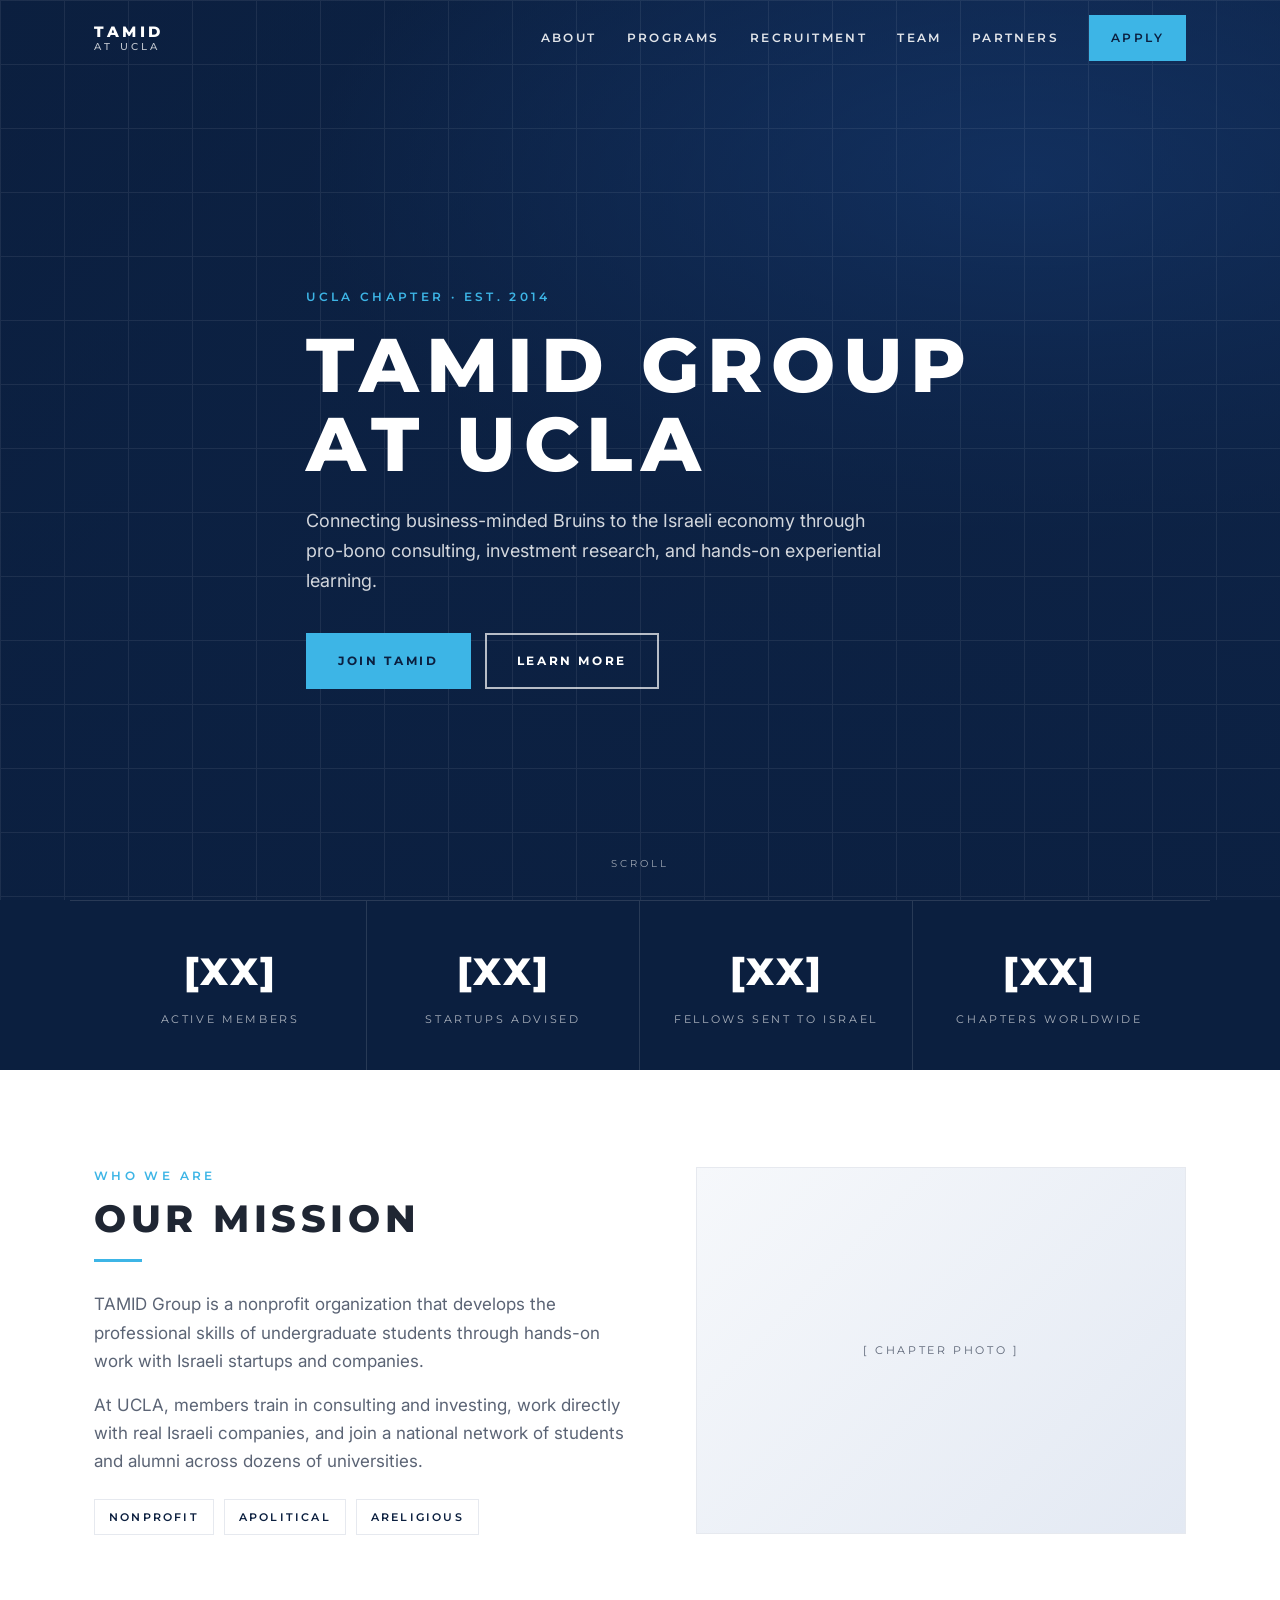
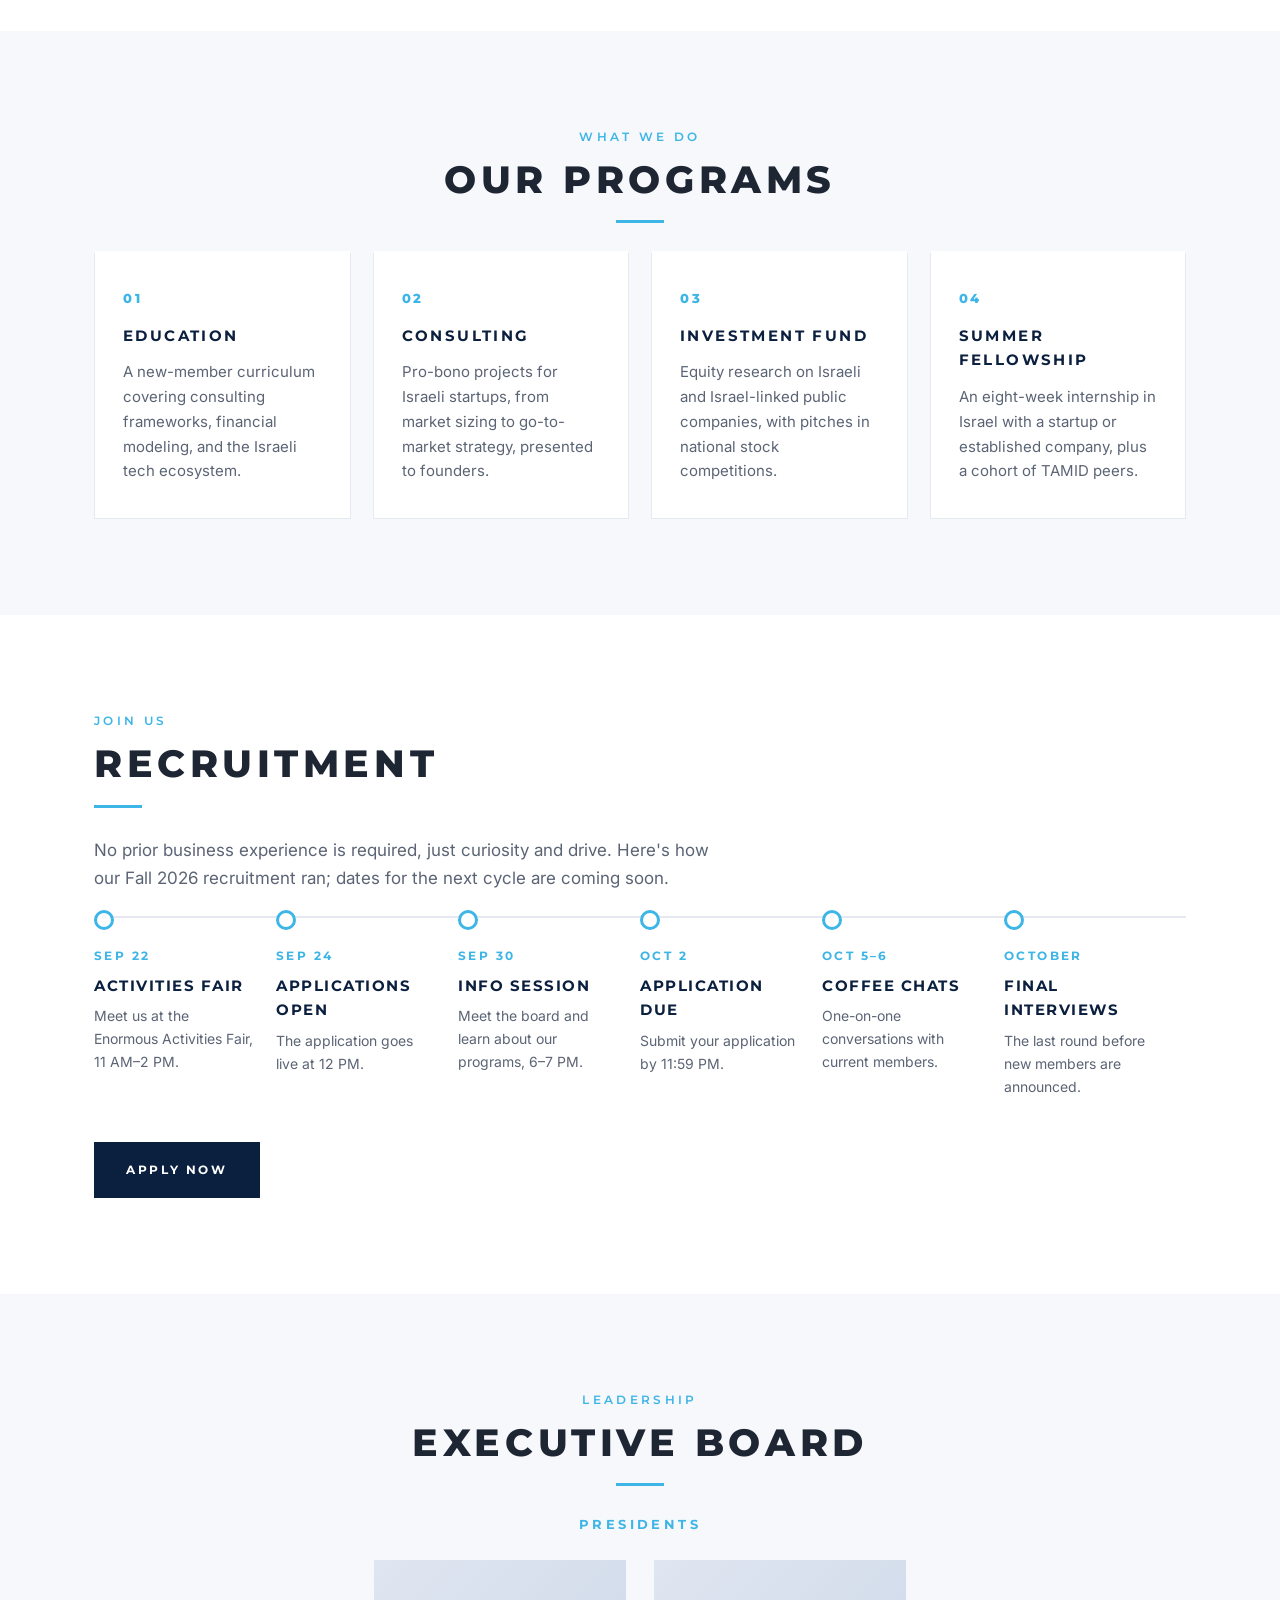
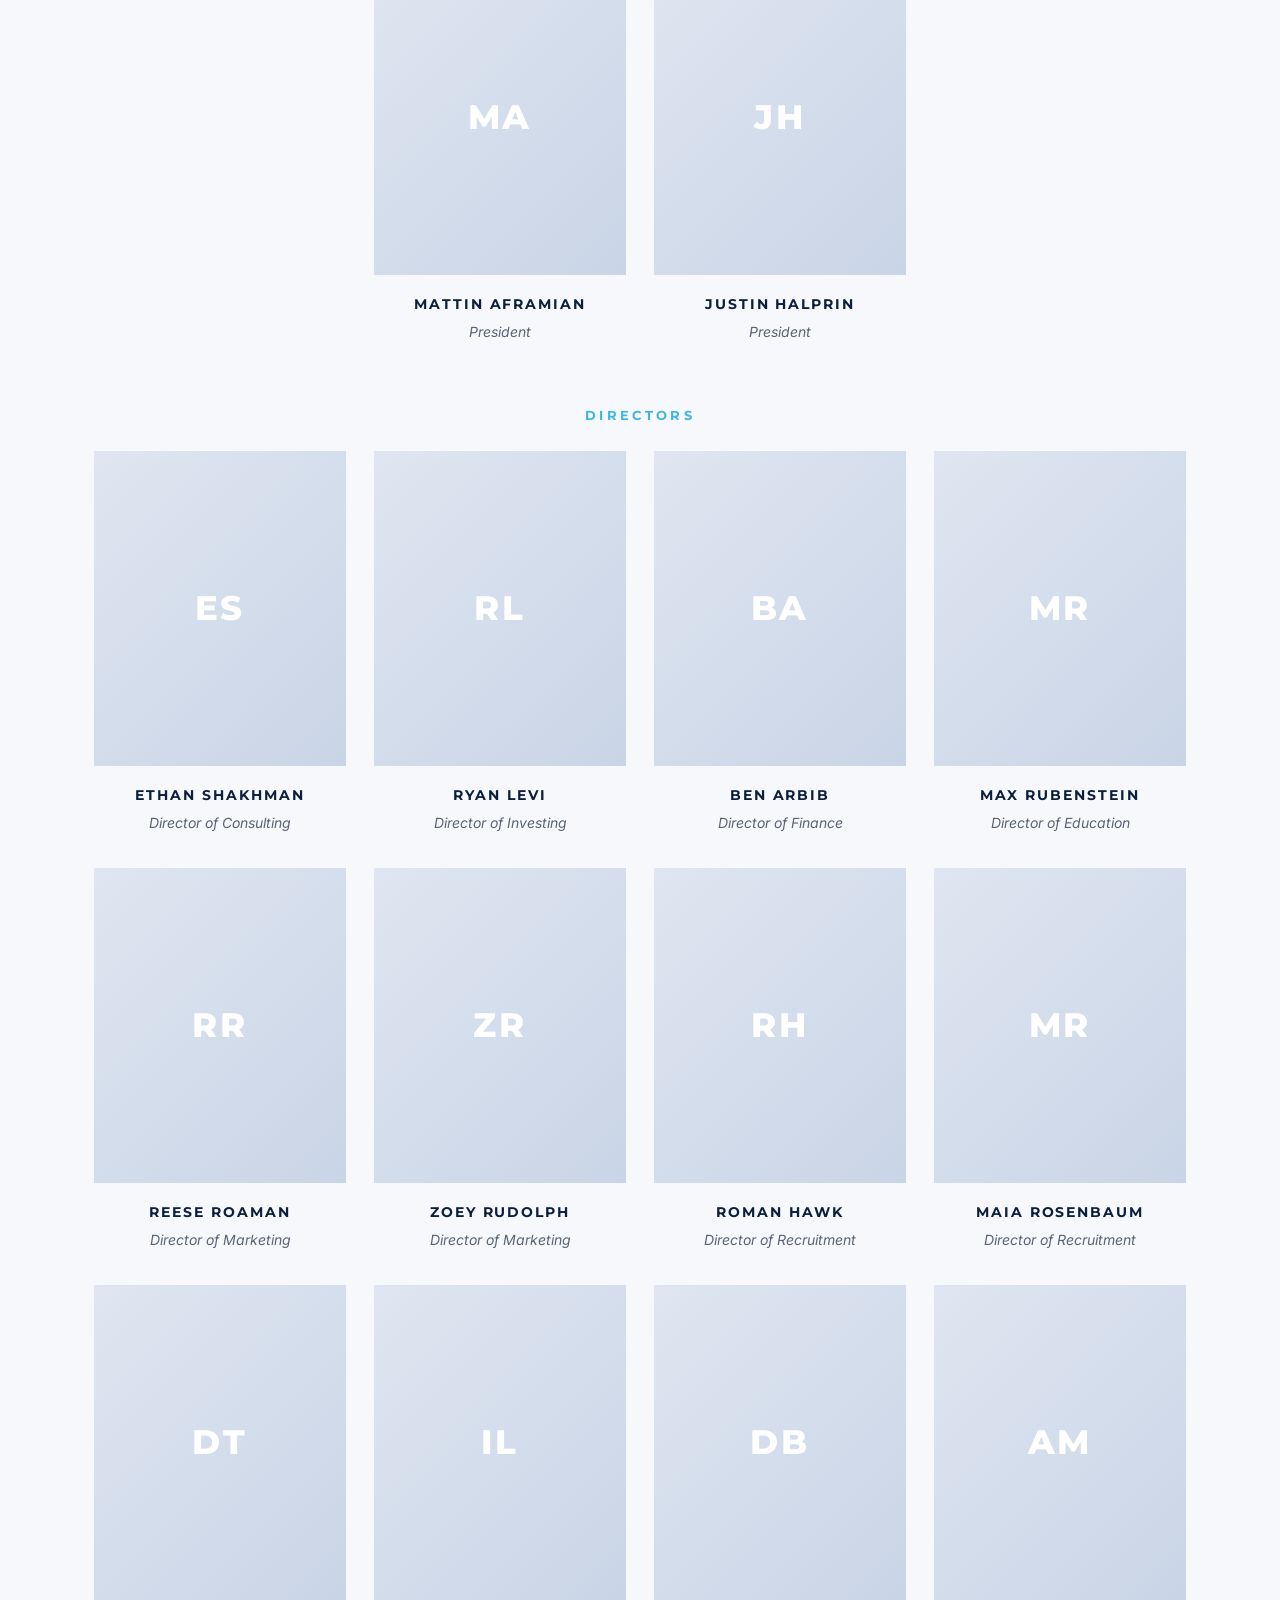
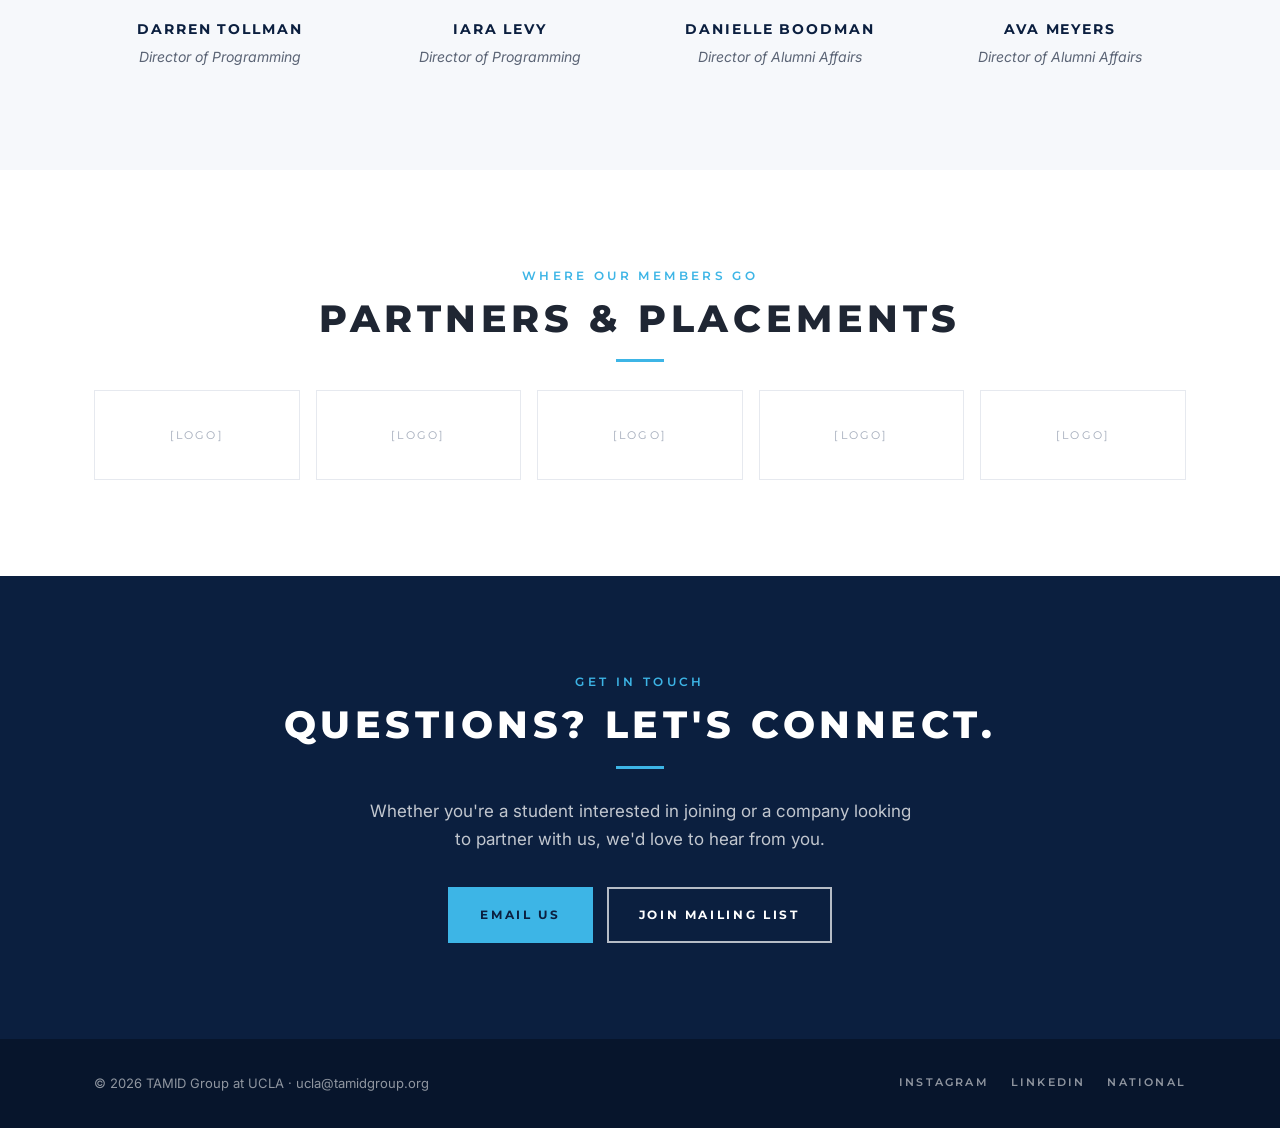
==== index.html @ ffa1a4e2 "Add files via upload" ====
<!doctype html>
<html lang="en">
<head>
<meta charset="utf-8">
<meta name="viewport" content="width=device-width, initial-scale=1">
<title>TAMID Group at UCLA</title>
<meta name="description" content="TAMID Group at UCLA connects business-minded students to the Israeli economy through pro-bono consulting, investment research, and experiential learning.">
<!-- PRE-LAUNCH: keeps Google from listing the site. DELETE this line when the board approves launch. -->
<meta name="robots" content="noindex, nofollow">
<link rel="preconnect" href="https://fonts.googleapis.com">
<link rel="preconnect" href="https://fonts.gstatic.com" crossorigin>
<link href="https://fonts.googleapis.com/css2?family=Montserrat:wght@400;500;600;700;800&family=Inter:wght@400;500&display=swap" rel="stylesheet">

<!--
  =========================================================
  HOW THIS FILE IS ORGANIZED (read me, future TAMID members)
  =========================================================
  1. <style>  -> all the colors, fonts and layout.
                 Change the brand colors in ":root" below.
  2. <body>   -> the actual page, top to bottom:
                 NAV, HERO, STATS, ABOUT, PROGRAMS,
                 RECRUITMENT, TEAM, PARTNERS, CONTACT, FOOTER
  3. <script> -> the EXECUTIVE BOARD list (edit names/roles there)
                 plus the mobile menu and scroll animations.
  Anything in [BRACKETS] is placeholder text to replace.
-->

<style>
  :root{
    --navy:#0b1f3f;        /* main dark color (hero, footer) */
    --navy-2:#14305e;      /* slightly lighter navy */
    --accent:#3db5e6;      /* TAMID brand blue (eyebrow text, buttons) */
    --ink:#1f2633;         /* body text */
    --muted:#5b6475;       /* secondary text */
    --line:#e6e9ef;        /* thin borders */
    --soft:#f6f8fb;        /* light gray section background */
    --white:#ffffff;
    --head:'Montserrat',system-ui,sans-serif;
    --body:'Inter',system-ui,sans-serif;
  }
  *{box-sizing:border-box;margin:0;padding:0}
  html{scroll-behavior:smooth}
  body{font-family:var(--body);color:var(--ink);background:var(--white);line-height:1.65;font-size:16px;-webkit-font-smoothing:antialiased}
  img{max-width:100%;display:block}
  a{color:inherit;text-decoration:none}
  .wrap{max-width:1140px;margin:0 auto;padding:0 24px}

  /* ---------- shared heading style (the "UBS look") ---------- */
  .eyebrow{font-family:var(--head);font-weight:600;font-size:12px;letter-spacing:.28em;text-transform:uppercase;color:var(--accent)}
  .h-sec{font-family:var(--head);font-weight:800;font-size:clamp(26px,3.4vw,38px);letter-spacing:.12em;text-transform:uppercase;line-height:1.2;margin:10px 0 18px}
  .rule{width:48px;height:3px;background:var(--accent);margin:0 0 28px}
  .center{text-align:center}.center .rule{margin-left:auto;margin-right:auto}
  section{padding:96px 0}

  /* ---------- buttons ---------- */
  .btn{display:inline-block;font-family:var(--head);font-weight:700;font-size:12px;letter-spacing:.22em;text-transform:uppercase;padding:16px 30px;border:2px solid var(--accent);background:var(--accent);color:var(--navy);transition:.2s}
  .btn:hover{background:transparent;color:var(--accent)}
  .btn.ghost{background:transparent;color:var(--white);border-color:rgba(255,255,255,.7)}
  .btn.ghost:hover{background:var(--white);color:var(--navy);border-color:var(--white)}
  .btn.dark{background:var(--navy);border-color:var(--navy);color:var(--white)}
  .btn.dark:hover{background:transparent;color:var(--navy)}

  /* ---------- NAV ---------- */
  .nav{position:fixed;inset:0 0 auto 0;z-index:50;transition:.25s;background:transparent}
  .nav.scrolled{background:rgba(255,255,255,.97);box-shadow:0 1px 0 var(--line)}
  .nav .wrap{display:flex;align-items:center;justify-content:space-between;height:76px}
  .logo{font-family:var(--head);font-weight:800;letter-spacing:.24em;font-size:15px;color:var(--white);text-transform:uppercase;line-height:1.1}
  .logo small{display:block;font-weight:500;font-size:10px;letter-spacing:.32em;opacity:.75}
  .nav.scrolled .logo{color:var(--navy)}
  .links{display:flex;gap:30px;align-items:center}
  .links a{font-family:var(--head);font-weight:600;font-size:12px;letter-spacing:.2em;text-transform:uppercase;color:rgba(255,255,255,.88)}
  .links a:hover{color:var(--accent)}
  .nav.scrolled .links a{color:var(--ink)}
  .nav.scrolled .links a:hover{color:var(--accent)}
  .links .btn{padding:11px 20px;color:var(--navy)!important}
  .burger{display:none;background:none;border:0;width:40px;height:40px;cursor:pointer}
  .burger span{display:block;height:2px;width:24px;margin:5px auto;background:var(--white);transition:.2s}
  .nav.scrolled .burger span{background:var(--navy)}

  /* ---------- HERO ---------- */
  .hero{min-height:100vh;display:flex;align-items:center;position:relative;overflow:hidden;color:var(--white);
        background:
          linear-gradient(180deg,rgba(11,31,63,.55),rgba(11,31,63,.92)),
          /* Swap this gradient for a real chapter photo later:
             url('images/hero.jpg') center/cover */
          radial-gradient(1200px 600px at 80% 20%,#1d4a8f 0%,transparent 60%),
          linear-gradient(135deg,#0b1f3f,#14305e);}
  .hero::after{content:"";position:absolute;inset:0;opacity:.07;pointer-events:none;
        background-image:linear-gradient(var(--white) 1px,transparent 1px),linear-gradient(90deg,var(--white) 1px,transparent 1px);
        background-size:64px 64px}
  .hero .wrap{position:relative;z-index:1;padding-top:76px}
  .hero h1{font-family:var(--head);font-weight:800;font-size:clamp(36px,6.4vw,76px);letter-spacing:.1em;text-transform:uppercase;line-height:1.05;margin:18px 0 22px}
  .hero p{max-width:600px;font-size:18px;color:rgba(255,255,255,.82);margin-bottom:38px}
  .hero .ctas{display:flex;gap:14px;flex-wrap:wrap}
  .scroll-hint{position:absolute;bottom:28px;left:50%;transform:translateX(-50%);z-index:1;font-family:var(--head);font-size:10px;letter-spacing:.3em;color:rgba(255,255,255,.6);text-transform:uppercase}

  /* ---------- STATS ---------- */
  .stats{padding:0;background:var(--navy);color:var(--white)}
  .stats .grid{display:grid;grid-template-columns:repeat(4,1fr);border-top:1px solid rgba(255,255,255,.12)}
  .stat{padding:40px 20px;text-align:center;border-right:1px solid rgba(255,255,255,.12)}
  .stat:last-child{border-right:0}
  .stat b{display:block;font-family:var(--head);font-weight:800;font-size:38px;letter-spacing:.04em}
  .stat span{font-family:var(--head);font-size:11px;letter-spacing:.24em;text-transform:uppercase;color:rgba(255,255,255,.65)}

  /* ---------- ABOUT ---------- */
  .about .grid{display:grid;grid-template-columns:1.1fr 1fr;gap:64px;align-items:center}
  .about p{color:var(--muted);margin-bottom:16px;font-size:17px}
  .photo{aspect-ratio:4/3;background:linear-gradient(135deg,var(--soft),#e3e9f3);border:1px solid var(--line);display:flex;align-items:center;justify-content:center;color:var(--muted);font-family:var(--head);font-size:11px;letter-spacing:.24em;text-transform:uppercase}
  .pillars{display:flex;gap:10px;flex-wrap:wrap;margin-top:24px}
  .pill{font-family:var(--head);font-weight:600;font-size:11px;letter-spacing:.2em;text-transform:uppercase;padding:8px 14px;border:1px solid var(--line);color:var(--navy)}

  /* ---------- PROGRAMS ---------- */
  .programs{background:var(--soft)}
  .cards{display:grid;grid-template-columns:repeat(4,1fr);gap:22px;margin-top:20px}
  .card{background:var(--white);border:1px solid var(--line);padding:34px 28px;transition:.25s;border-top:3px solid transparent}
  .card:hover{transform:translateY(-4px);border-top-color:var(--accent);box-shadow:0 18px 40px rgba(11,31,63,.08)}
  .card .num{font-family:var(--head);font-weight:800;font-size:13px;letter-spacing:.2em;color:var(--accent)}
  .card h3{font-family:var(--head);font-weight:700;font-size:15px;letter-spacing:.16em;text-transform:uppercase;margin:14px 0 12px;color:var(--navy)}
  .card p{font-size:15px;color:var(--muted)}

  /* ---------- RECRUITMENT ---------- */
  .timeline{display:grid;grid-template-columns:repeat(6,1fr);gap:0;row-gap:36px;margin:24px 0 44px}
  .step{padding:28px 22px 0 0;position:relative;border-top:2px solid var(--line)}
  .step::before{content:"";position:absolute;top:-8px;left:0;width:14px;height:14px;border-radius:50%;background:var(--white);border:3px solid var(--accent)}
  .step .date{font-family:var(--head);font-weight:700;font-size:12px;letter-spacing:.2em;color:var(--accent);text-transform:uppercase}
  .step h4{font-family:var(--head);font-weight:700;font-size:15px;letter-spacing:.1em;text-transform:uppercase;margin:8px 0 6px;color:var(--navy)}
  .step p{font-size:14px;color:var(--muted)}

  /* ---------- TEAM ---------- */
  .team{background:var(--soft)}
  .people{display:flex;flex-wrap:wrap;justify-content:center;gap:28px}
  .person{text-align:center;width:calc(25% - 21px)}
  .person .pic{position:relative;aspect-ratio:4/5;overflow:hidden;background:linear-gradient(135deg,#dfe6f1,#c9d4e6);margin-bottom:18px;display:flex;align-items:center;justify-content:center;font-family:var(--head);font-weight:800;font-size:34px;letter-spacing:.08em;color:var(--white);cursor:pointer}
  .person .pic img{width:100%;height:100%;object-fit:cover}
  .person .info{position:absolute;inset:auto 0 0 0;height:62%;background:rgba(11,31,63,.88);color:var(--white);text-align:left;padding:20px 18px;font-family:var(--body);font-weight:400;font-size:13px;letter-spacing:0;line-height:1.55;display:flex;flex-direction:column;justify-content:center;gap:4px;opacity:0;transform:translateY(12px);transition:.25s}
  .person .info b{font-weight:600}
  .person .pic:hover .info,.person .pic.show .info{opacity:1;transform:none}
  .person h4{font-family:var(--head);font-weight:700;font-size:14px;letter-spacing:.14em;text-transform:uppercase;color:var(--navy)}
  .person .role{display:block;font-style:italic;font-size:14px;color:var(--muted);margin:4px 0 6px}
  .person .li{font-family:var(--head);font-weight:600;font-size:12px;letter-spacing:.12em;text-transform:uppercase;color:var(--accent);border-bottom:1px solid currentColor}
  .board-group{margin-top:56px}
  .board-group:first-of-type{margin-top:20px}
  .board-group h3{font-family:var(--head);font-weight:700;font-size:13px;letter-spacing:.26em;text-transform:uppercase;color:var(--accent);text-align:center;margin-bottom:24px}

  /* ---------- PARTNERS ---------- */
  .logos{display:grid;grid-template-columns:repeat(5,1fr);gap:16px;margin-top:10px}
  .logo-box{height:90px;border:1px solid var(--line);display:flex;align-items:center;justify-content:center;font-family:var(--head);font-size:11px;letter-spacing:.2em;color:#a3abba;text-transform:uppercase}

  /* ---------- CONTACT ---------- */
  .contact{background:var(--navy);color:var(--white);text-align:center}
  .contact p{color:rgba(255,255,255,.75);max-width:560px;margin:0 auto 34px;font-size:17px}
  .contact .ctas{display:flex;gap:14px;justify-content:center;flex-wrap:wrap}

  /* ---------- FOOTER ---------- */
  footer{background:#07152c;color:rgba(255,255,255,.55);padding:34px 0;font-size:13px}
  footer .wrap{display:flex;justify-content:space-between;gap:20px;flex-wrap:wrap}
  footer a:hover{color:var(--white)}
  .socials{display:flex;gap:22px;font-family:var(--head);font-weight:600;font-size:11px;letter-spacing:.2em;text-transform:uppercase}

  /* ---------- reveal-on-scroll animation ---------- */
  .reveal{opacity:0;transform:translateY(24px);transition:opacity .7s ease,transform .7s ease}
  .reveal.in{opacity:1;transform:none}

  /* ---------- PHONE / TABLET LAYOUT ---------- */
  @media (max-width:960px){
    .cards{grid-template-columns:repeat(2,1fr)}
    .person{width:calc(33.33% - 19px)}
    .logos{grid-template-columns:repeat(3,1fr)}
    .about .grid{grid-template-columns:1fr;gap:40px}
    .timeline{grid-template-columns:repeat(3,1fr)}
  }
  @media (max-width:760px){
    section{padding:72px 0}
    .wrap{padding:0 16px}
    .burger{display:block}
    .links{position:fixed;top:76px;left:0;right:0;flex-direction:column;gap:0;background:var(--white);box-shadow:0 12px 30px rgba(0,0,0,.08);max-height:0;overflow:hidden;transition:max-height .3s}
    .links.open{max-height:480px}
    .links a{color:var(--ink)!important;padding:18px;width:100%;text-align:center;border-bottom:1px solid var(--line)}
    .links .btn{margin:16px;width:calc(100% - 32px)}
    .nav.menu-open{background:var(--white)}
    .nav.menu-open .logo{color:var(--navy)}
    .nav.menu-open .burger span{background:var(--navy)}
    .stats .grid{grid-template-columns:1fr 1fr}
    .stat:nth-child(2){border-right:0}
    .stat{border-bottom:1px solid rgba(255,255,255,.12)}
    .cards{grid-template-columns:1fr}
    .people{gap:18px}
    .person{width:calc(50% - 9px)}
    .person .info{height:78%;font-size:12px;padding:14px 12px}
    .logos{grid-template-columns:1fr 1fr}
    .timeline{grid-template-columns:1fr}
  }
</style>
</head>
<body>

<!-- ================= NAV ================= -->
<header class="nav" id="nav">
  <div class="wrap">
    <a href="#top" class="logo">TAMID<small>at UCLA</small></a>
    <nav class="links" id="links">
      <a href="#about">About</a>
      <a href="#programs">Programs</a>
      <a href="#recruitment">Recruitment</a>
      <a href="#team">Team</a>
      <a href="#partners">Partners</a>
      <a href="#contact" class="btn">Apply</a>
    </nav>
    <button class="burger" id="burger" aria-label="Open menu"><span></span><span></span><span></span></button>
  </div>
</header>

<!-- ================= HERO ================= -->
<section class="hero" id="top">
  <div class="wrap">
    <div class="eyebrow">UCLA Chapter &middot; Est. 2014</div>
    <h1>TAMID Group<br>at UCLA</h1>
    <p>Connecting business-minded Bruins to the Israeli economy through pro-bono consulting, investment research, and hands-on experiential learning.</p>
    <div class="ctas">
      <a href="#recruitment" class="btn">Join TAMID</a>
      <a href="#about" class="btn ghost">Learn More</a>
    </div>
  </div>
  <div class="scroll-hint">Scroll</div>
</section>

<!-- ================= STATS ================= -->
<section class="stats">
  <div class="wrap grid">
    <div class="stat"><b>[XX]</b><span>Active Members</span></div>
    <div class="stat"><b>[XX]</b><span>Startups Advised</span></div>
    <div class="stat"><b>[XX]</b><span>Fellows Sent to Israel</span></div>
    <div class="stat"><b>[XX]</b><span>Chapters Worldwide</span></div>
  </div>
</section>

<!-- ================= ABOUT ================= -->
<section class="about" id="about">
  <div class="wrap grid">
    <div class="reveal">
      <div class="eyebrow">Who We Are</div>
      <h2 class="h-sec">Our Mission</h2>
      <div class="rule"></div>
      <p>TAMID Group is a nonprofit organization that develops the professional skills of undergraduate students through hands-on work with Israeli startups and companies.</p>
      <p>At UCLA, members train in consulting and investing, work directly with real Israeli companies, and join a national network of students and alumni across dozens of universities.</p>
      <div class="pillars">
        <span class="pill">Nonprofit</span><span class="pill">Apolitical</span><span class="pill">Areligious</span>
      </div>
    </div>
    <div class="photo reveal">[ Chapter photo ]</div>
  </div>
</section>

<!-- ================= PROGRAMS ================= -->
<section class="programs" id="programs">
  <div class="wrap">
    <div class="center reveal">
      <div class="eyebrow">What We Do</div>
      <h2 class="h-sec">Our Programs</h2>
      <div class="rule"></div>
    </div>
    <div class="cards">
      <div class="card reveal"><div class="num">01</div><h3>Education</h3><p>A new-member curriculum covering consulting frameworks, financial modeling, and the Israeli tech ecosystem.</p></div>
      <div class="card reveal"><div class="num">02</div><h3>Consulting</h3><p>Pro-bono projects for Israeli startups, from market sizing to go-to-market strategy, presented to founders.</p></div>
      <div class="card reveal"><div class="num">03</div><h3>Investment Fund</h3><p>Equity research on Israeli and Israel-linked public companies, with pitches in national stock competitions.</p></div>
      <div class="card reveal"><div class="num">04</div><h3>Summer Fellowship</h3><p>An eight-week internship in Israel with a startup or established company, plus a cohort of TAMID peers.</p></div>
    </div>
  </div>
</section>

<!-- ================= RECRUITMENT ================= -->
<section class="recruitment" id="recruitment">
  <div class="wrap">
    <div class="reveal">
      <div class="eyebrow">Join Us</div>
      <h2 class="h-sec">Recruitment</h2>
      <div class="rule"></div>
      <p style="color:var(--muted);max-width:640px;font-size:17px">No prior business experience is required, just curiosity and drive. Here's how our Fall 2026 recruitment ran; dates for the next cycle are coming soon.</p>
    </div>
    <!-- Update these dates each recruitment cycle -->
    <div class="timeline reveal">
      <div class="step"><div class="date">Sep 22</div><h4>Activities Fair</h4><p>Meet us at the Enormous Activities Fair, 11 AM–2 PM.</p></div>
      <div class="step"><div class="date">Sep 24</div><h4>Applications Open</h4><p>The application goes live at 12 PM.</p></div>
      <div class="step"><div class="date">Sep 30</div><h4>Info Session</h4><p>Meet the board and learn about our programs, 6–7 PM.</p></div>
      <div class="step"><div class="date">Oct 2</div><h4>Application Due</h4><p>Submit your application by 11:59 PM.</p></div>
      <div class="step"><div class="date">Oct 5–6</div><h4>Coffee Chats</h4><p>One-on-one conversations with current members.</p></div>
      <div class="step"><div class="date">October</div><h4>Final Interviews</h4><p>The last round before new members are announced.</p></div>
    </div>
    <a href="#" class="btn dark reveal">Apply Now</a>
  </div>
</section>

<!-- ================= TEAM ================= -->
<section class="team" id="team">
  <div class="wrap">
    <div class="center reveal">
      <div class="eyebrow">Leadership</div>
      <h2 class="h-sec">Executive Board</h2>
      <div class="rule"></div>
    </div>
    <!-- The board cards are built automatically from the BOARD list in the <script> at the bottom. -->
    <div id="board"></div>
  </div>
</section>

<!-- ================= PARTNERS ================= -->
<section class="partners" id="partners">
  <div class="wrap">
    <div class="center reveal">
      <div class="eyebrow">Where Our Members Go</div>
      <h2 class="h-sec">Partners &amp; Placements</h2>
      <div class="rule"></div>
    </div>
    <div class="logos reveal">
      <div class="logo-box">[Logo]</div><div class="logo-box">[Logo]</div><div class="logo-box">[Logo]</div><div class="logo-box">[Logo]</div><div class="logo-box">[Logo]</div>
    </div>
  </div>
</section>

<!-- ================= CONTACT ================= -->
<section class="contact" id="contact">
  <div class="wrap reveal">
    <div class="eyebrow">Get In Touch</div>
    <h2 class="h-sec">Questions? Let's Connect.</h2>
    <div class="rule" style="margin:0 auto 28px"></div>
    <p>Whether you're a student interested in joining or a company looking to partner with us, we'd love to hear from you.</p>
    <div class="ctas">
      <a href="mailto:ucla@tamidgroup.org" class="btn">Email Us</a>
      <a href="#" class="btn ghost">Join Mailing List</a>
    </div>
  </div>
</section>

<!-- ================= FOOTER ================= -->
<footer>
  <div class="wrap">
    <div>&copy; <span id="yr"></span> TAMID Group at UCLA &middot; ucla@tamidgroup.org</div>
    <div class="socials">
      <a href="#">Instagram</a><a href="#">LinkedIn</a><a href="https://tamidgroup.org">National</a>
    </div>
  </div>
</footer>

<script>
  /* =====================================================
     EXECUTIVE BOARD (2026–2027)
     To update the board, edit this list. Each person is one
     { ... } block. Leave a field as "" if you don't have it yet;
     empty fields simply won't show on the card.
     photo: file name in the images folder, e.g. "images/mattin-aframian.jpg"
     ===================================================== */
  const BOARD = [
    { group:"Presidents", name:"Mattin Aframian",   role:"President" },
    { group:"Presidents", name:"Justin Halprin",    role:"President" },
    { group:"Directors",  name:"Ethan Shakhman",    role:"Director of Consulting" },
    { group:"Directors",  name:"Ryan Levi",         role:"Director of Investing" },
    { group:"Directors",  name:"Ben Arbib",         role:"Director of Finance" },
    { group:"Directors",  name:"Max Rubenstein",    role:"Director of Education" },
    { group:"Directors",  name:"Reese Roaman",      role:"Director of Marketing" },
    { group:"Directors",  name:"Zoey Rudolph",      role:"Director of Marketing" },
    { group:"Directors",  name:"Roman Hawk",        role:"Director of Recruitment" },
    { group:"Directors",  name:"Maia Rosenbaum",    role:"Director of Recruitment" },
    { group:"Directors",  name:"Darren Tollman",    role:"Director of Programming" },
    { group:"Directors",  name:"Iara Levy",         role:"Director of Programming" },
    { group:"Directors",  name:"Danielle Boodman",  role:"Director of Alumni Affairs" },
    { group:"Directors",  name:"Ava Meyers",        role:"Director of Alumni Affairs" },
  ];
  // Fields filled in later from the Google Form:
  // grad, major, interest, hometown, hobbies, linkedin, photo

  const initials = n => n.split(" ").map(w => w[0]).join("").slice(0,2);
  const row = (label, val) => val ? `<div><b>${label}:</b> ${val}</div>` : "";
  const boardEl = document.getElementById("board");
  [...new Set(BOARD.map(p => p.group))].forEach(g => {
    const people = BOARD.filter(p => p.group === g).map(p => {
      const details = row("Graduation Year", p.grad) + row("Major", p.major) +
                      row("Career Interest", p.interest) + row("Hometown", p.hometown) +
                      row("Hobbies", p.hobbies);
      return `<div class="person reveal">
        <div class="pic">${p.photo ? `<img src="${p.photo}" alt="${p.name}">` : initials(p.name)}
          ${details ? `<div class="info">${details}</div>` : ""}</div>
        <h4>${p.name}</h4><span class="role">${p.role}</span>
        ${p.linkedin ? `<a class="li" href="${p.linkedin}" target="_blank" rel="noopener">LinkedIn</a>` : ""}
      </div>`;
    }).join("");
    boardEl.insertAdjacentHTML("beforeend",
      `<div class="board-group"><h3>${g}</h3><div class="people">${people}</div></div>`);
  });
  // On phones there's no hover, so tapping a photo shows the details
  document.querySelectorAll(".person .pic").forEach(pic =>
    pic.addEventListener("click", () => pic.classList.toggle("show")));

  // Nav turns white once you scroll past the top
  const nav=document.getElementById('nav');
  const onScroll=()=>nav.classList.toggle('scrolled',window.scrollY>40);
  window.addEventListener('scroll',onScroll);onScroll();

  // Mobile menu open/close
  const burger=document.getElementById('burger'),links=document.getElementById('links');
  burger.addEventListener('click',()=>{links.classList.toggle('open');nav.classList.toggle('menu-open')});
  links.querySelectorAll('a').forEach(a=>a.addEventListener('click',()=>{links.classList.remove('open');nav.classList.remove('menu-open')}));

  // Fade sections in as you scroll
  const io=new IntersectionObserver(es=>es.forEach(e=>{if(e.isIntersecting){e.target.classList.add('in');io.unobserve(e.target)}}),{threshold:.12});
  document.querySelectorAll('.reveal').forEach(el=>io.observe(el));

  document.getElementById('yr').textContent=new Date().getFullYear();
</script>
</body>
</html>
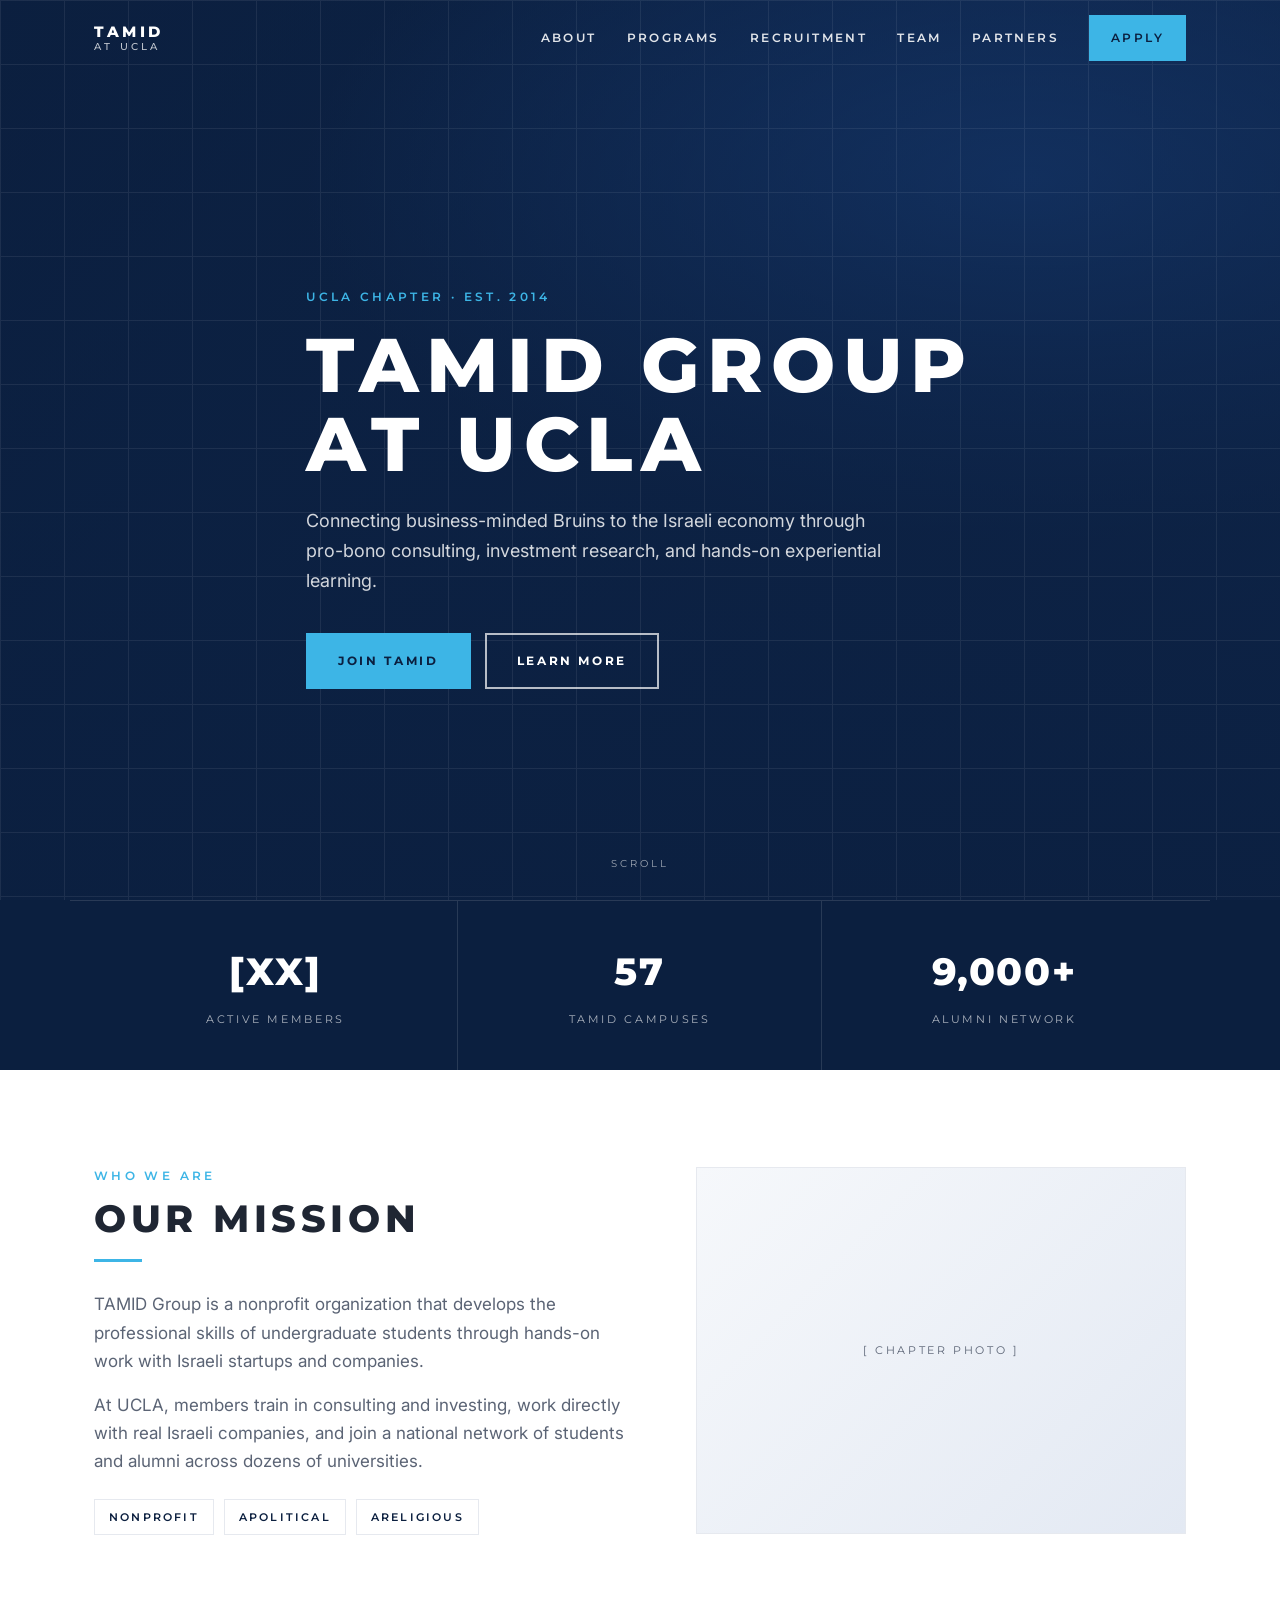
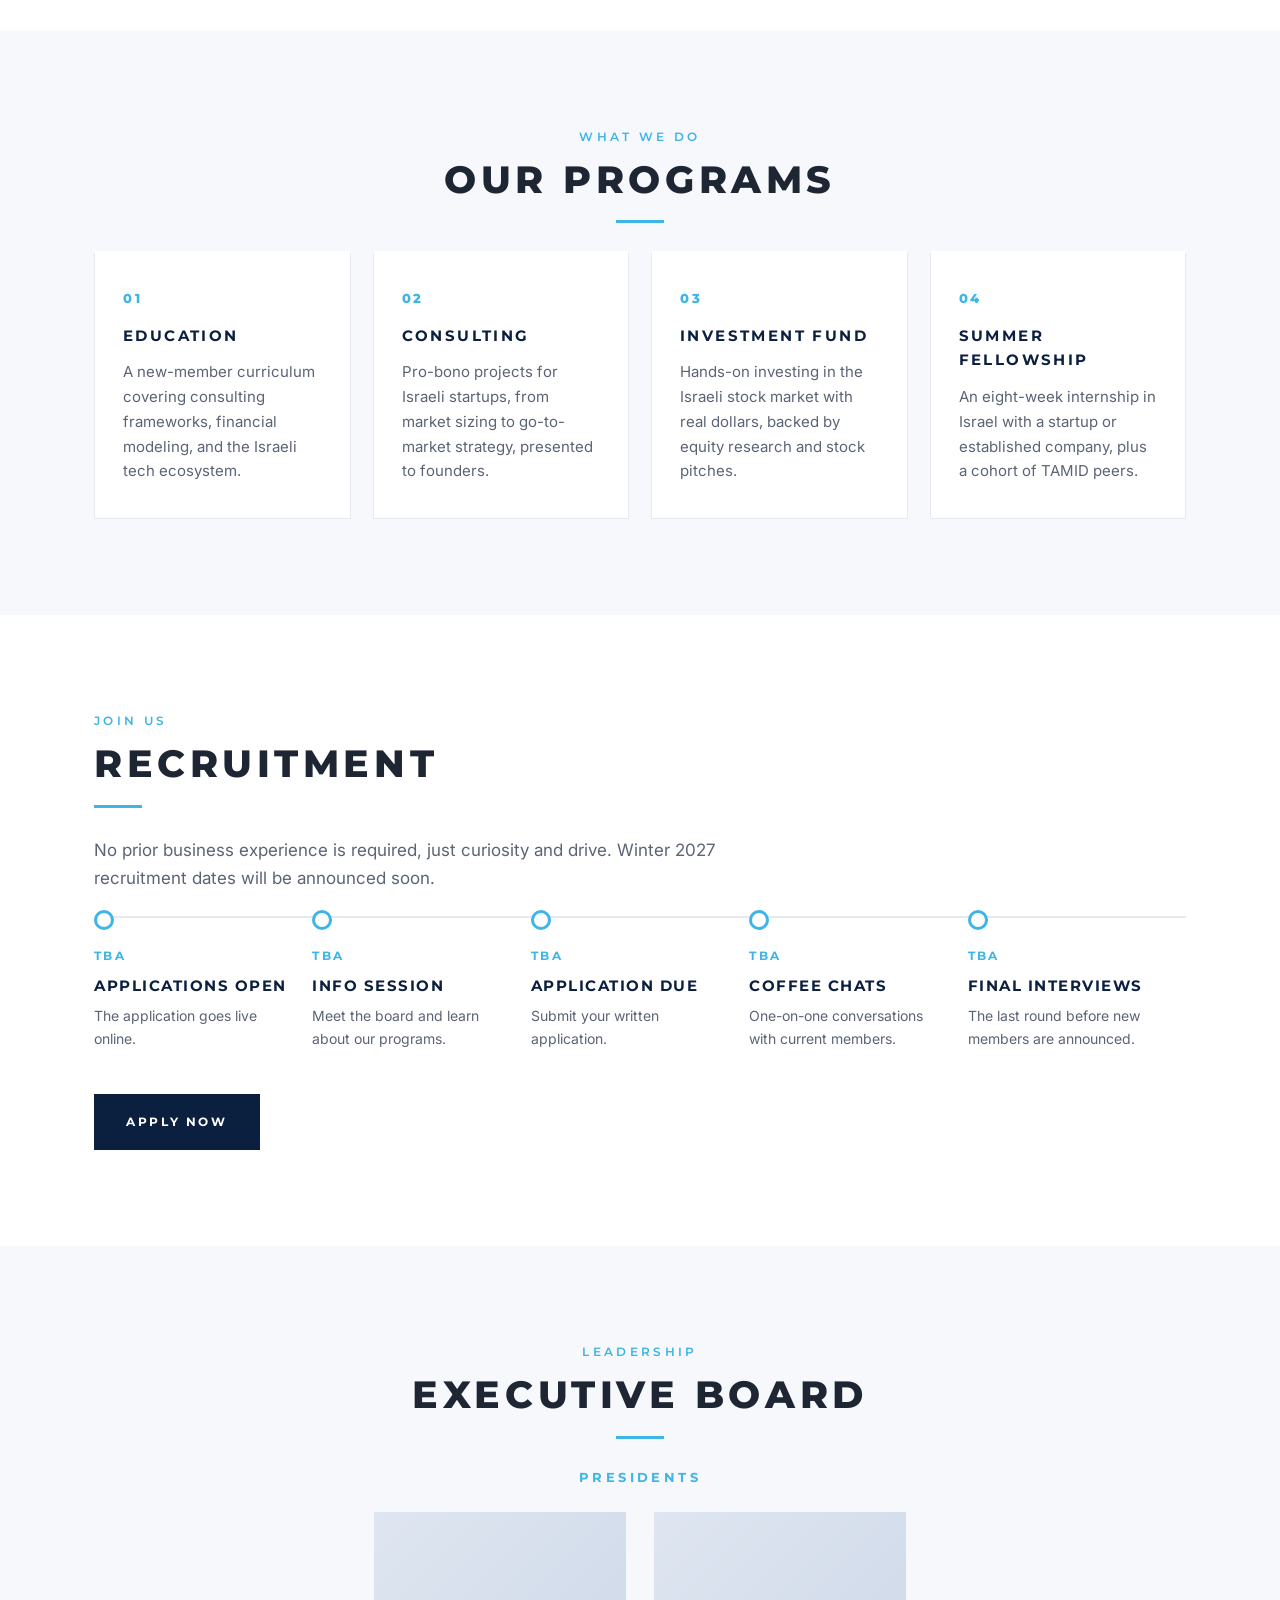
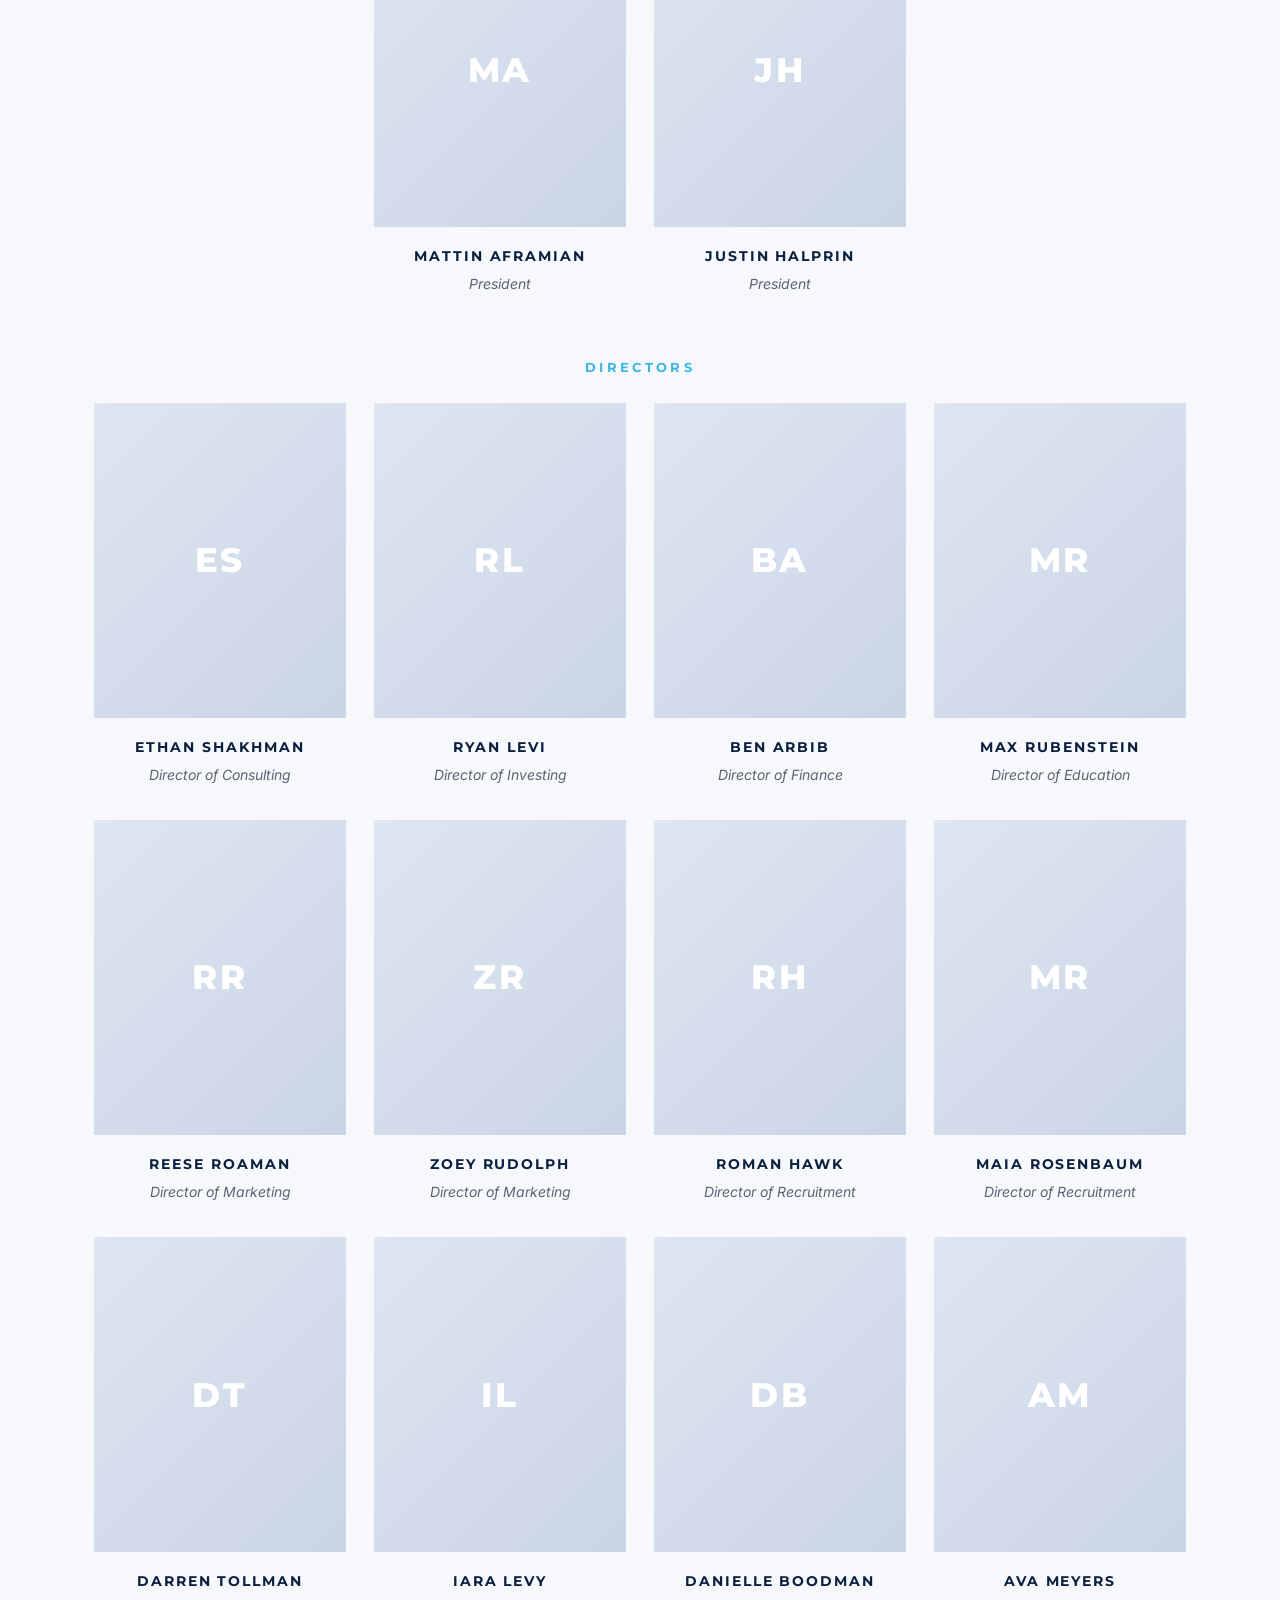
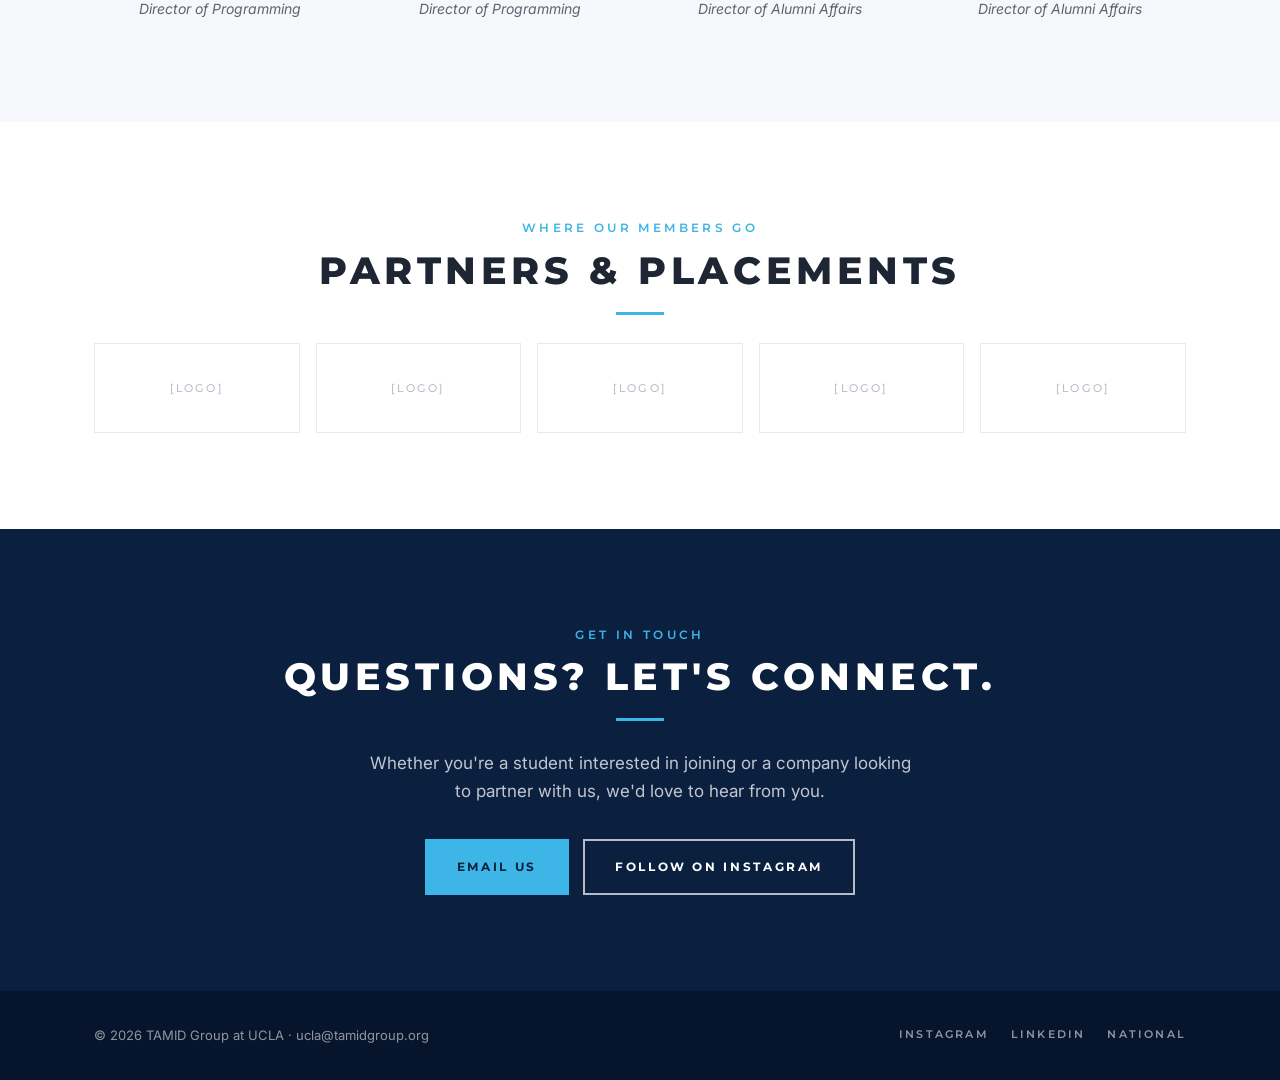
==== commit bd2a668f: "Add files via upload" ====
--- a/index.html
+++ b/index.html
@@ -96,7 +96,7 @@
 
   /* ---------- STATS ---------- */
   .stats{padding:0;background:var(--navy);color:var(--white)}
-  .stats .grid{display:grid;grid-template-columns:repeat(4,1fr);border-top:1px solid rgba(255,255,255,.12)}
+  .stats .grid{display:grid;grid-template-columns:repeat(3,1fr);border-top:1px solid rgba(255,255,255,.12)}
   .stat{padding:40px 20px;text-align:center;border-right:1px solid rgba(255,255,255,.12)}
   .stat:last-child{border-right:0}
   .stat b{display:block;font-family:var(--head);font-weight:800;font-size:38px;letter-spacing:.04em}
@@ -119,7 +119,7 @@
   .card p{font-size:15px;color:var(--muted)}
 
   /* ---------- RECRUITMENT ---------- */
-  .timeline{display:grid;grid-template-columns:repeat(6,1fr);gap:0;row-gap:36px;margin:24px 0 44px}
+  .timeline{display:grid;grid-template-columns:repeat(5,1fr);gap:0;row-gap:36px;margin:24px 0 44px}
   .step{padding:28px 22px 0 0;position:relative;border-top:2px solid var(--line)}
   .step::before{content:"";position:absolute;top:-8px;left:0;width:14px;height:14px;border-radius:50%;background:var(--white);border:3px solid var(--accent)}
   .step .date{font-family:var(--head);font-weight:700;font-size:12px;letter-spacing:.2em;color:var(--accent);text-transform:uppercase}
@@ -180,9 +180,9 @@
     .nav.menu-open{background:var(--white)}
     .nav.menu-open .logo{color:var(--navy)}
     .nav.menu-open .burger span{background:var(--navy)}
-    .stats .grid{grid-template-columns:1fr 1fr}
-    .stat:nth-child(2){border-right:0}
-    .stat{border-bottom:1px solid rgba(255,255,255,.12)}
+    .stat{padding:28px 8px}
+    .stat b{font-size:28px}
+    .stat span{font-size:9px;letter-spacing:.16em}
     .cards{grid-template-columns:1fr}
     .people{gap:18px}
     .person{width:calc(50% - 9px)}
@@ -228,9 +228,8 @@
 <section class="stats">
   <div class="wrap grid">
     <div class="stat"><b>[XX]</b><span>Active Members</span></div>
-    <div class="stat"><b>[XX]</b><span>Startups Advised</span></div>
-    <div class="stat"><b>[XX]</b><span>Fellows Sent to Israel</span></div>
-    <div class="stat"><b>[XX]</b><span>Chapters Worldwide</span></div>
+    <div class="stat"><b>57</b><span>TAMID Campuses</span></div>
+    <div class="stat"><b>9,000+</b><span>Alumni Network</span></div>
   </div>
 </section>
 
@@ -262,7 +261,7 @@
     <div class="cards">
       <div class="card reveal"><div class="num">01</div><h3>Education</h3><p>A new-member curriculum covering consulting frameworks, financial modeling, and the Israeli tech ecosystem.</p></div>
       <div class="card reveal"><div class="num">02</div><h3>Consulting</h3><p>Pro-bono projects for Israeli startups, from market sizing to go-to-market strategy, presented to founders.</p></div>
-      <div class="card reveal"><div class="num">03</div><h3>Investment Fund</h3><p>Equity research on Israeli and Israel-linked public companies, with pitches in national stock competitions.</p></div>
+      <div class="card reveal"><div class="num">03</div><h3>Investment Fund</h3><p>Hands-on investing in the Israeli stock market with real dollars, backed by equity research and stock pitches.</p></div>
       <div class="card reveal"><div class="num">04</div><h3>Summer Fellowship</h3><p>An eight-week internship in Israel with a startup or established company, plus a cohort of TAMID peers.</p></div>
     </div>
   </div>
@@ -275,16 +274,15 @@
       <div class="eyebrow">Join Us</div>
       <h2 class="h-sec">Recruitment</h2>
       <div class="rule"></div>
-      <p style="color:var(--muted);max-width:640px;font-size:17px">No prior business experience is required, just curiosity and drive. Here's how our Fall 2026 recruitment ran; dates for the next cycle are coming soon.</p>
-    </div>
-    <!-- Update these dates each recruitment cycle -->
+      <p style="color:var(--muted);max-width:640px;font-size:17px">No prior business experience is required, just curiosity and drive. Winter 2027 recruitment dates will be announced soon.</p>
+    </div>
+    <!-- Update these dates each recruitment cycle (replace "TBA" with the date) -->
     <div class="timeline reveal">
-      <div class="step"><div class="date">Sep 22</div><h4>Activities Fair</h4><p>Meet us at the Enormous Activities Fair, 11 AM–2 PM.</p></div>
-      <div class="step"><div class="date">Sep 24</div><h4>Applications Open</h4><p>The application goes live at 12 PM.</p></div>
-      <div class="step"><div class="date">Sep 30</div><h4>Info Session</h4><p>Meet the board and learn about our programs, 6–7 PM.</p></div>
-      <div class="step"><div class="date">Oct 2</div><h4>Application Due</h4><p>Submit your application by 11:59 PM.</p></div>
-      <div class="step"><div class="date">Oct 5–6</div><h4>Coffee Chats</h4><p>One-on-one conversations with current members.</p></div>
-      <div class="step"><div class="date">October</div><h4>Final Interviews</h4><p>The last round before new members are announced.</p></div>
+      <div class="step"><div class="date">TBA</div><h4>Applications Open</h4><p>The application goes live online.</p></div>
+      <div class="step"><div class="date">TBA</div><h4>Info Session</h4><p>Meet the board and learn about our programs.</p></div>
+      <div class="step"><div class="date">TBA</div><h4>Application Due</h4><p>Submit your written application.</p></div>
+      <div class="step"><div class="date">TBA</div><h4>Coffee Chats</h4><p>One-on-one conversations with current members.</p></div>
+      <div class="step"><div class="date">TBA</div><h4>Final Interviews</h4><p>The last round before new members are announced.</p></div>
     </div>
     <a href="#" class="btn dark reveal">Apply Now</a>
   </div>
@@ -326,7 +324,7 @@
     <p>Whether you're a student interested in joining or a company looking to partner with us, we'd love to hear from you.</p>
     <div class="ctas">
       <a href="mailto:ucla@tamidgroup.org" class="btn">Email Us</a>
-      <a href="#" class="btn ghost">Join Mailing List</a>
+      <a href="https://www.instagram.com/uclatamid/" target="_blank" rel="noopener" class="btn ghost">Follow on Instagram</a>
     </div>
   </div>
 </section>
@@ -336,7 +334,7 @@
   <div class="wrap">
     <div>&copy; <span id="yr"></span> TAMID Group at UCLA &middot; ucla@tamidgroup.org</div>
     <div class="socials">
-      <a href="#">Instagram</a><a href="#">LinkedIn</a><a href="https://tamidgroup.org">National</a>
+      <a href="https://www.instagram.com/uclatamid/" target="_blank" rel="noopener">Instagram</a><a href="https://www.linkedin.com/company/tamid-at-ucla" target="_blank" rel="noopener">LinkedIn</a><a href="https://tamidgroup.org">National</a>
     </div>
   </div>
 </footer>
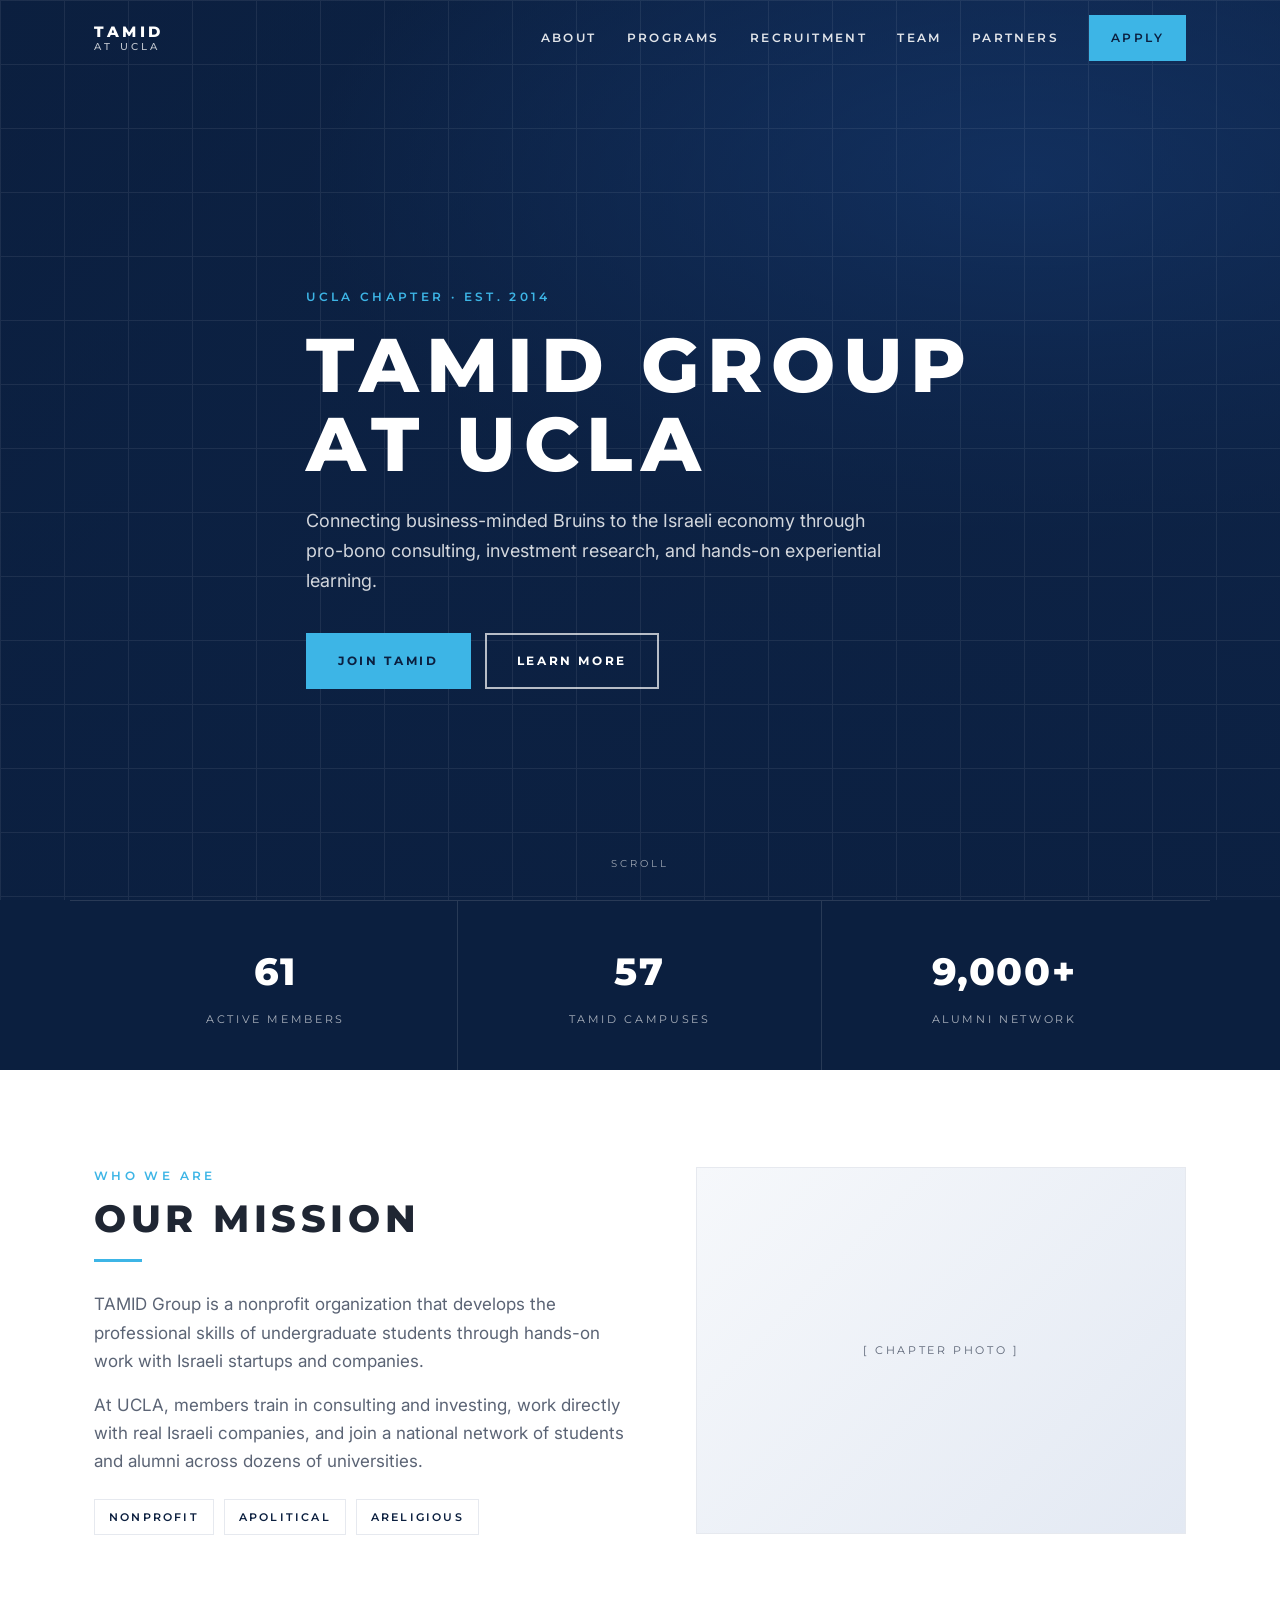
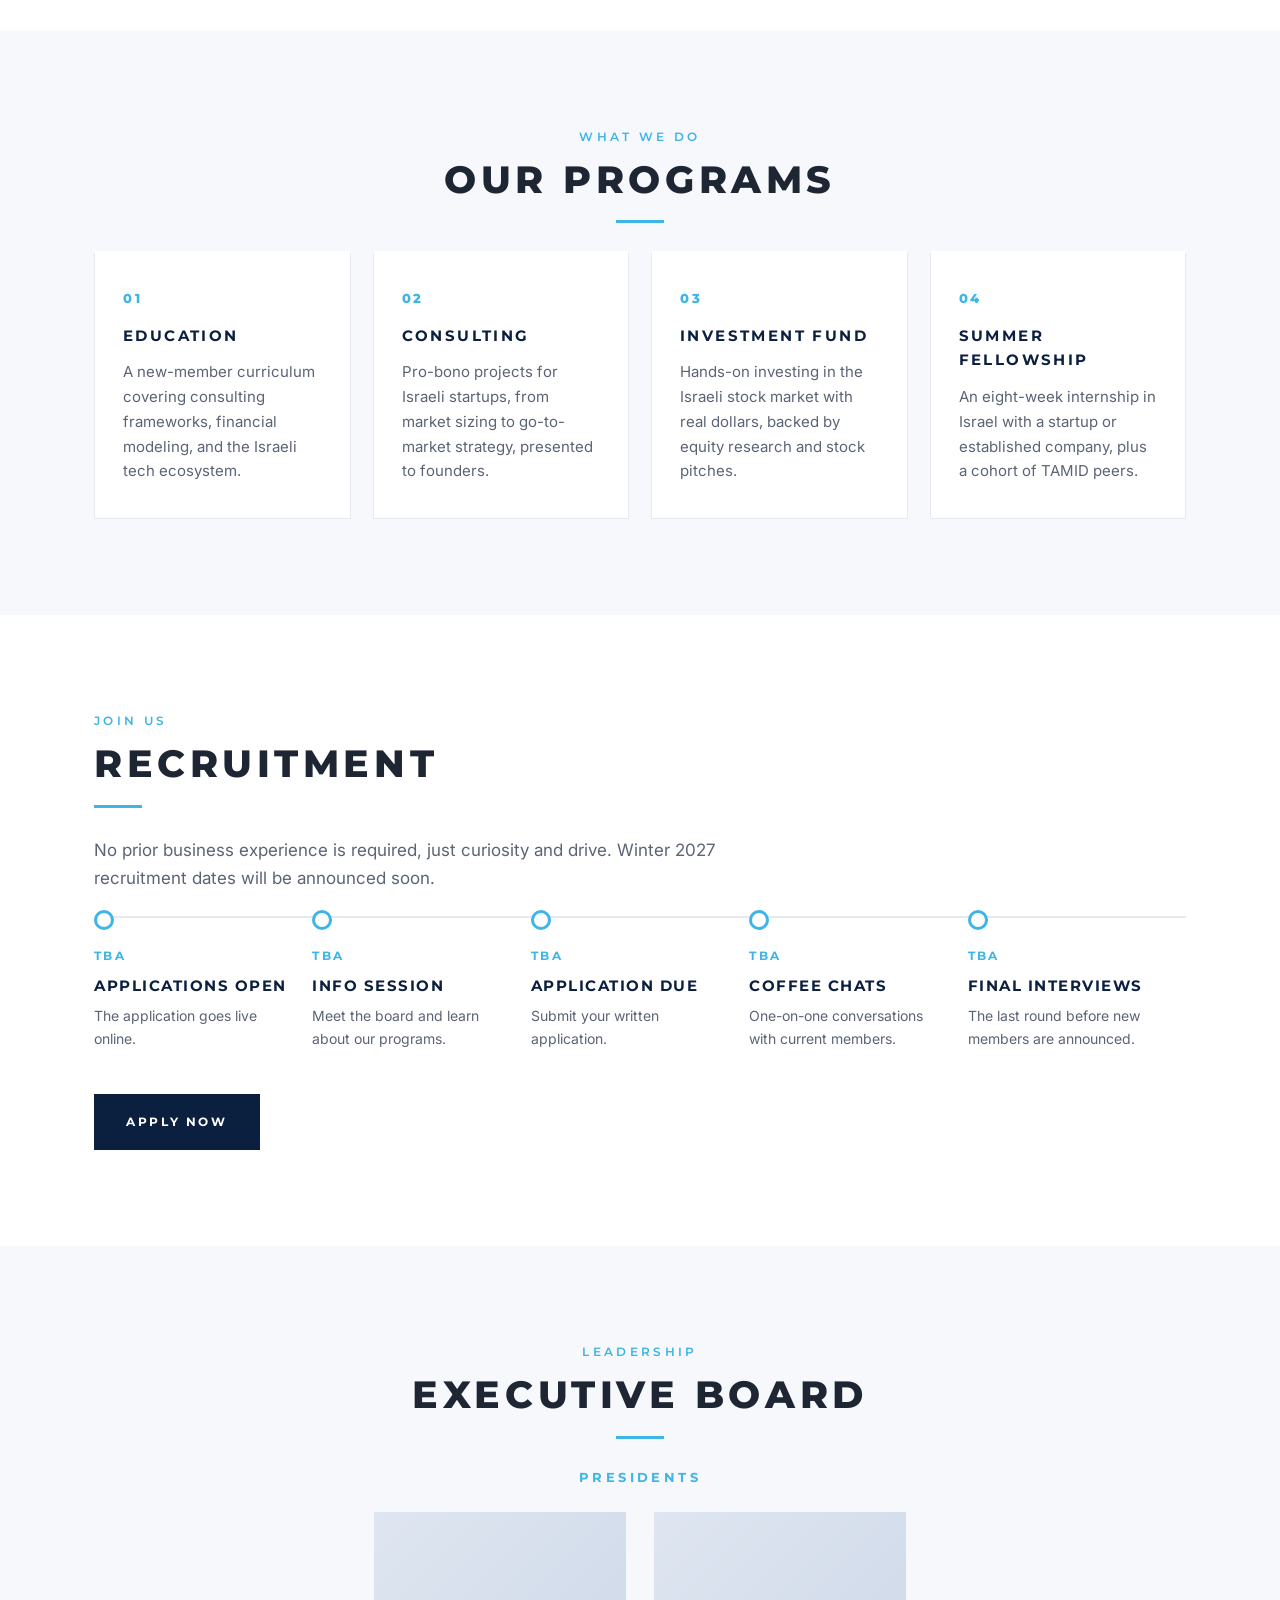
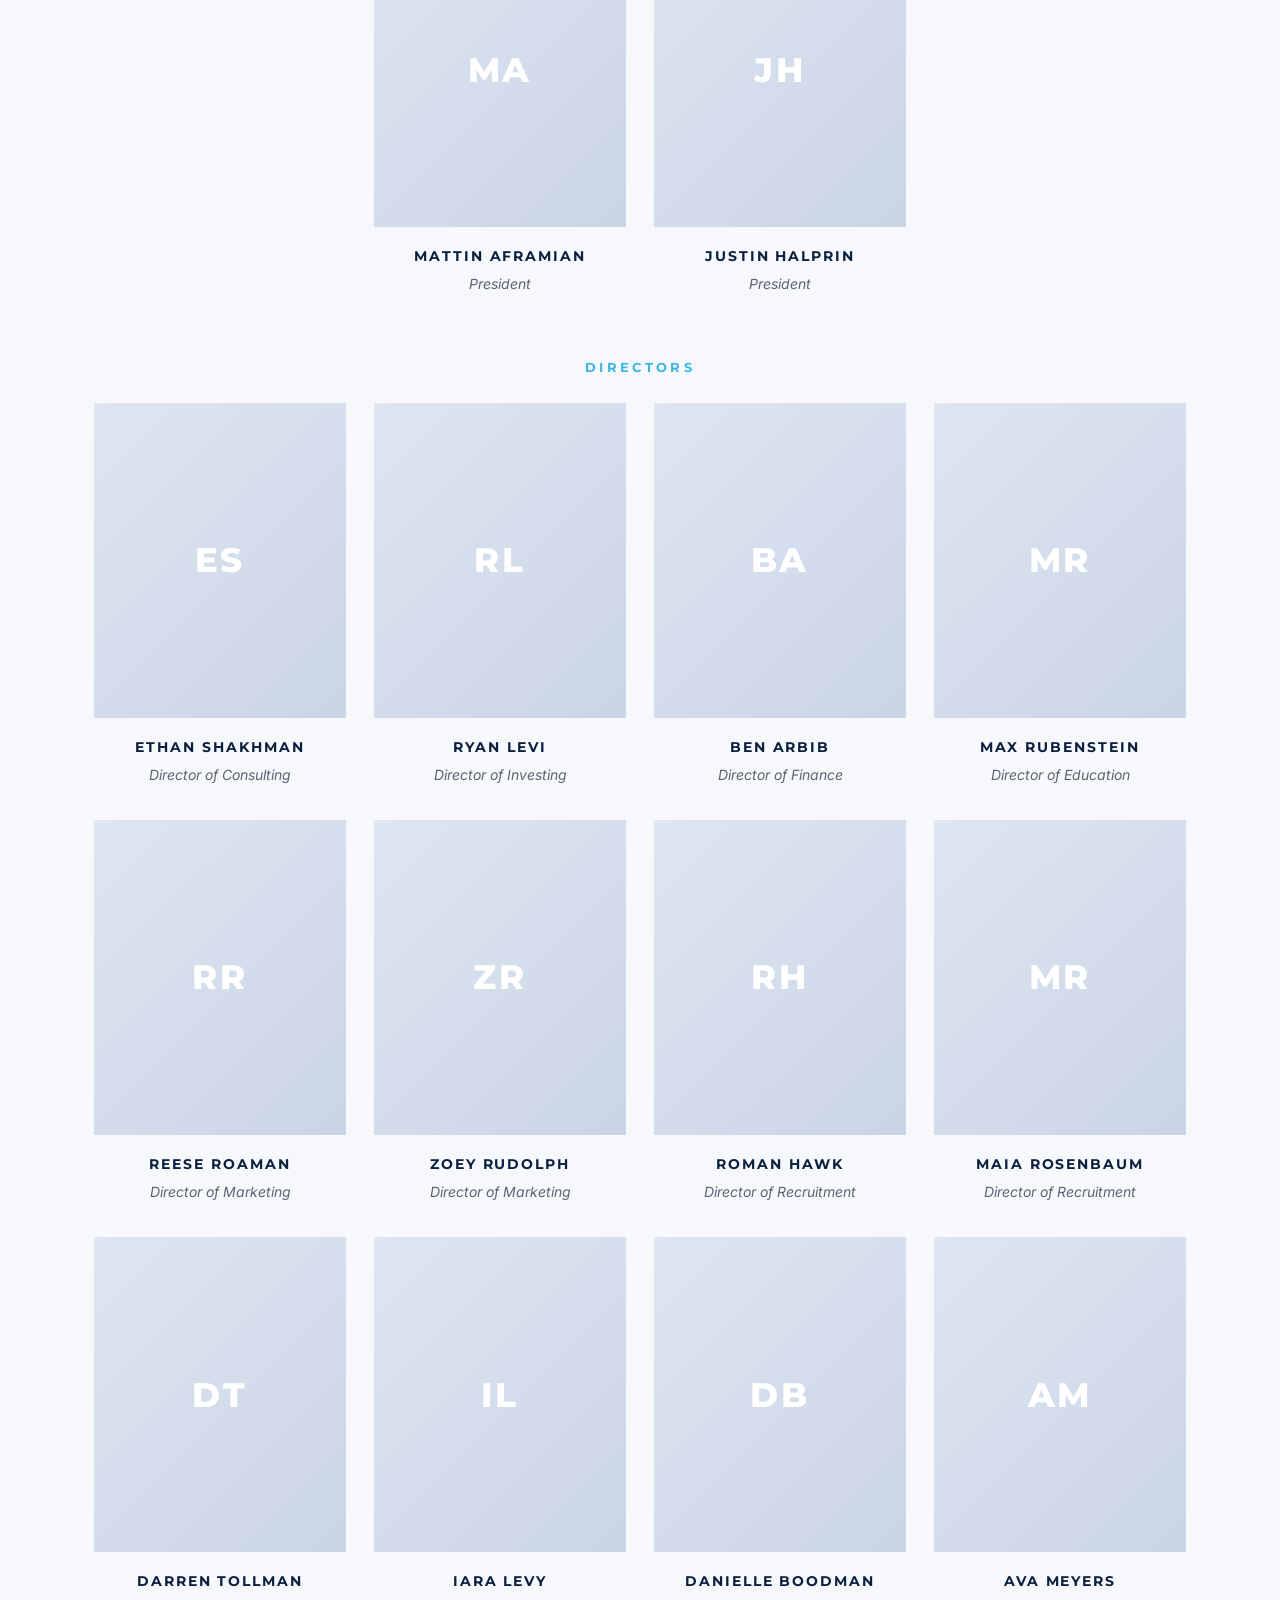
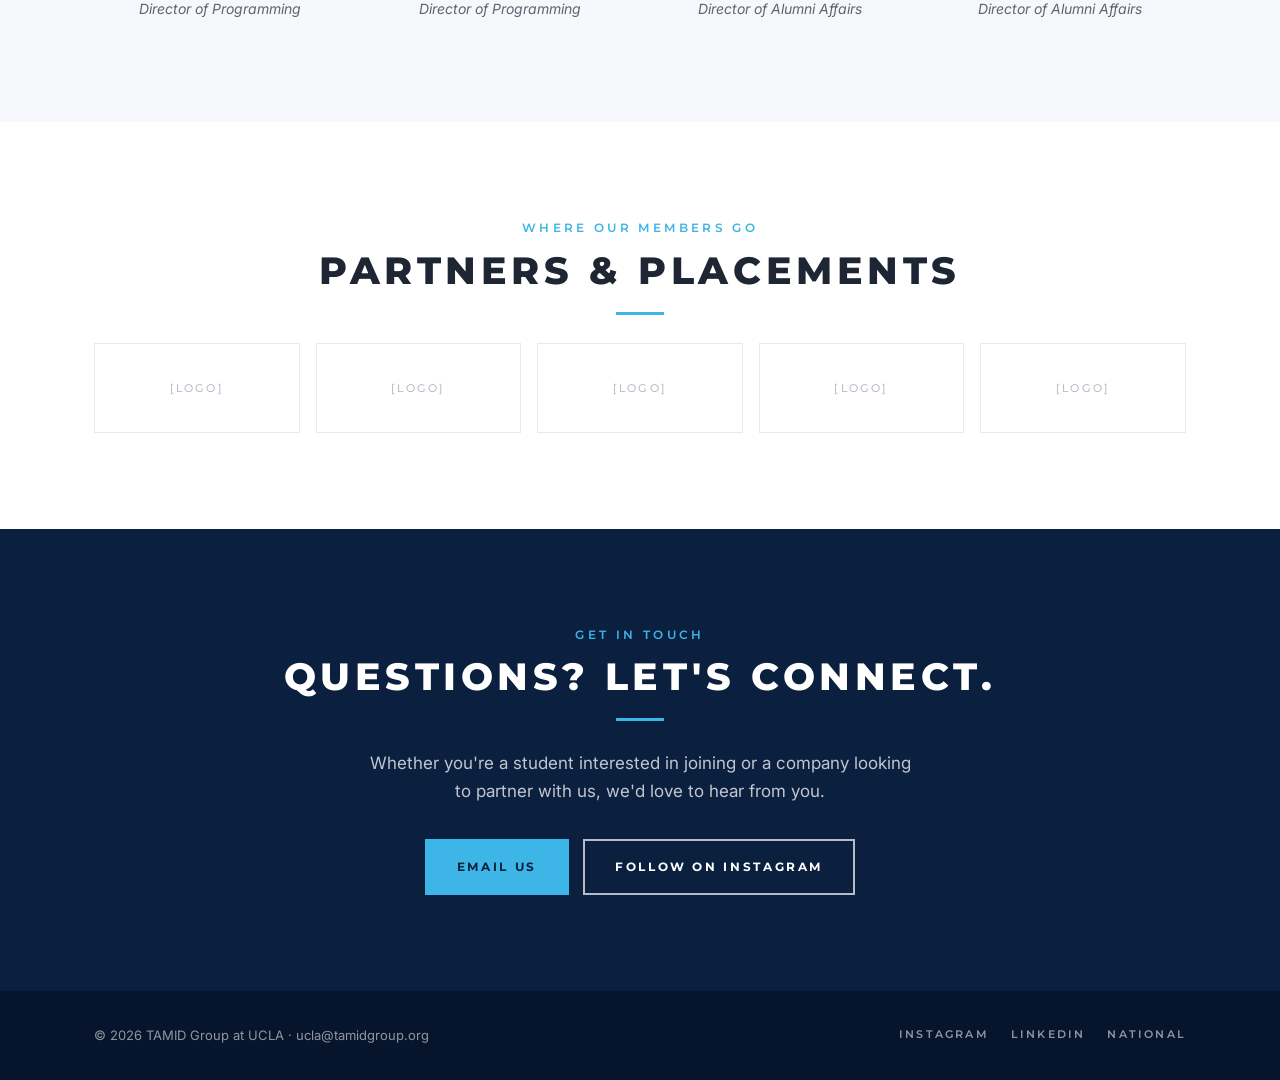
==== commit 24530c55: "Add files via upload" ====
--- a/index.html
+++ b/index.html
@@ -39,7 +39,7 @@
     --body:'Inter',system-ui,sans-serif;
   }
   *{box-sizing:border-box;margin:0;padding:0}
-  html{scroll-behavior:smooth}
+  html{scroll-behavior:auto}
   body{font-family:var(--body);color:var(--ink);background:var(--white);line-height:1.65;font-size:16px;-webkit-font-smoothing:antialiased}
   img{max-width:100%;display:block}
   a{color:inherit;text-decoration:none}
@@ -204,7 +204,7 @@
       <a href="#recruitment">Recruitment</a>
       <a href="#team">Team</a>
       <a href="#partners">Partners</a>
-      <a href="#contact" class="btn">Apply</a>
+      <a href="https://forms.gle/ZH86ZHAYyM9R7x4t8" target="_blank" rel="noopener" class="btn">Apply</a>
     </nav>
     <button class="burger" id="burger" aria-label="Open menu"><span></span><span></span><span></span></button>
   </div>
@@ -227,7 +227,7 @@
 <!-- ================= STATS ================= -->
 <section class="stats">
   <div class="wrap grid">
-    <div class="stat"><b>[XX]</b><span>Active Members</span></div>
+    <div class="stat"><b>61</b><span>Active Members</span></div>
     <div class="stat"><b>57</b><span>TAMID Campuses</span></div>
     <div class="stat"><b>9,000+</b><span>Alumni Network</span></div>
   </div>
@@ -284,7 +284,8 @@
       <div class="step"><div class="date">TBA</div><h4>Coffee Chats</h4><p>One-on-one conversations with current members.</p></div>
       <div class="step"><div class="date">TBA</div><h4>Final Interviews</h4><p>The last round before new members are announced.</p></div>
     </div>
-    <a href="#" class="btn dark reveal">Apply Now</a>
+    <!-- APPLICATION LINK: swap this URL each recruitment cycle (also in the nav "Apply" button) -->
+    <a href="https://forms.gle/ZH86ZHAYyM9R7x4t8" target="_blank" rel="noopener" class="btn dark reveal">Apply Now</a>
   </div>
 </section>
 
@@ -398,9 +399,38 @@
   burger.addEventListener('click',()=>{links.classList.toggle('open');nav.classList.toggle('menu-open')});
   links.querySelectorAll('a').forEach(a=>a.addEventListener('click',()=>{links.classList.remove('open');nav.classList.remove('menu-open')}));
 
-  // Fade sections in as you scroll
-  const io=new IntersectionObserver(es=>es.forEach(e=>{if(e.isIntersecting){e.target.classList.add('in');io.unobserve(e.target)}}),{threshold:.12});
+  // Fade sections in as you scroll. They reset when they leave the screen,
+  // so the animation replays every time you scroll back to them.
+  const io=new IntersectionObserver(es=>es.forEach(e=>{
+    e.target.classList.toggle('in', e.isIntersecting);
+  }),{threshold:.12});
   document.querySelectorAll('.reveal').forEach(el=>io.observe(el));
+
+  // Smooth glide when clicking a menu link or button that points to a section
+  // (written by hand so it works even if the browser's smooth scrolling is off)
+  const NAV_HEIGHT=76;
+  const ease=t=>t<.5?4*t*t*t:1-Math.pow(-2*t+2,3)/2;
+  function glideTo(targetY){
+    const startY=window.scrollY, dist=targetY-startY;
+    const duration=Math.min(1100, 450+Math.abs(dist)*0.25);
+    let start=null;
+    function step(now){
+      if(start===null) start=now;
+      const t=Math.min((now-start)/duration,1);
+      window.scrollTo(0,startY+dist*ease(t));
+      if(t<1) requestAnimationFrame(step);
+    }
+    requestAnimationFrame(step);
+  }
+  document.querySelectorAll('a[href^="#"]').forEach(a=>a.addEventListener('click',ev=>{
+    const id=a.getAttribute('href').slice(1);
+    const target=id?document.getElementById(id):null;
+    if(!target && id!=='top') return;
+    ev.preventDefault();
+    const y=id==='top'?0:target.getBoundingClientRect().top+window.scrollY-(target.classList.contains('hero')?0:NAV_HEIGHT);
+    glideTo(Math.max(0,y));
+    history.replaceState(null,'','#'+id);
+  }));
 
   document.getElementById('yr').textContent=new Date().getFullYear();
 </script>
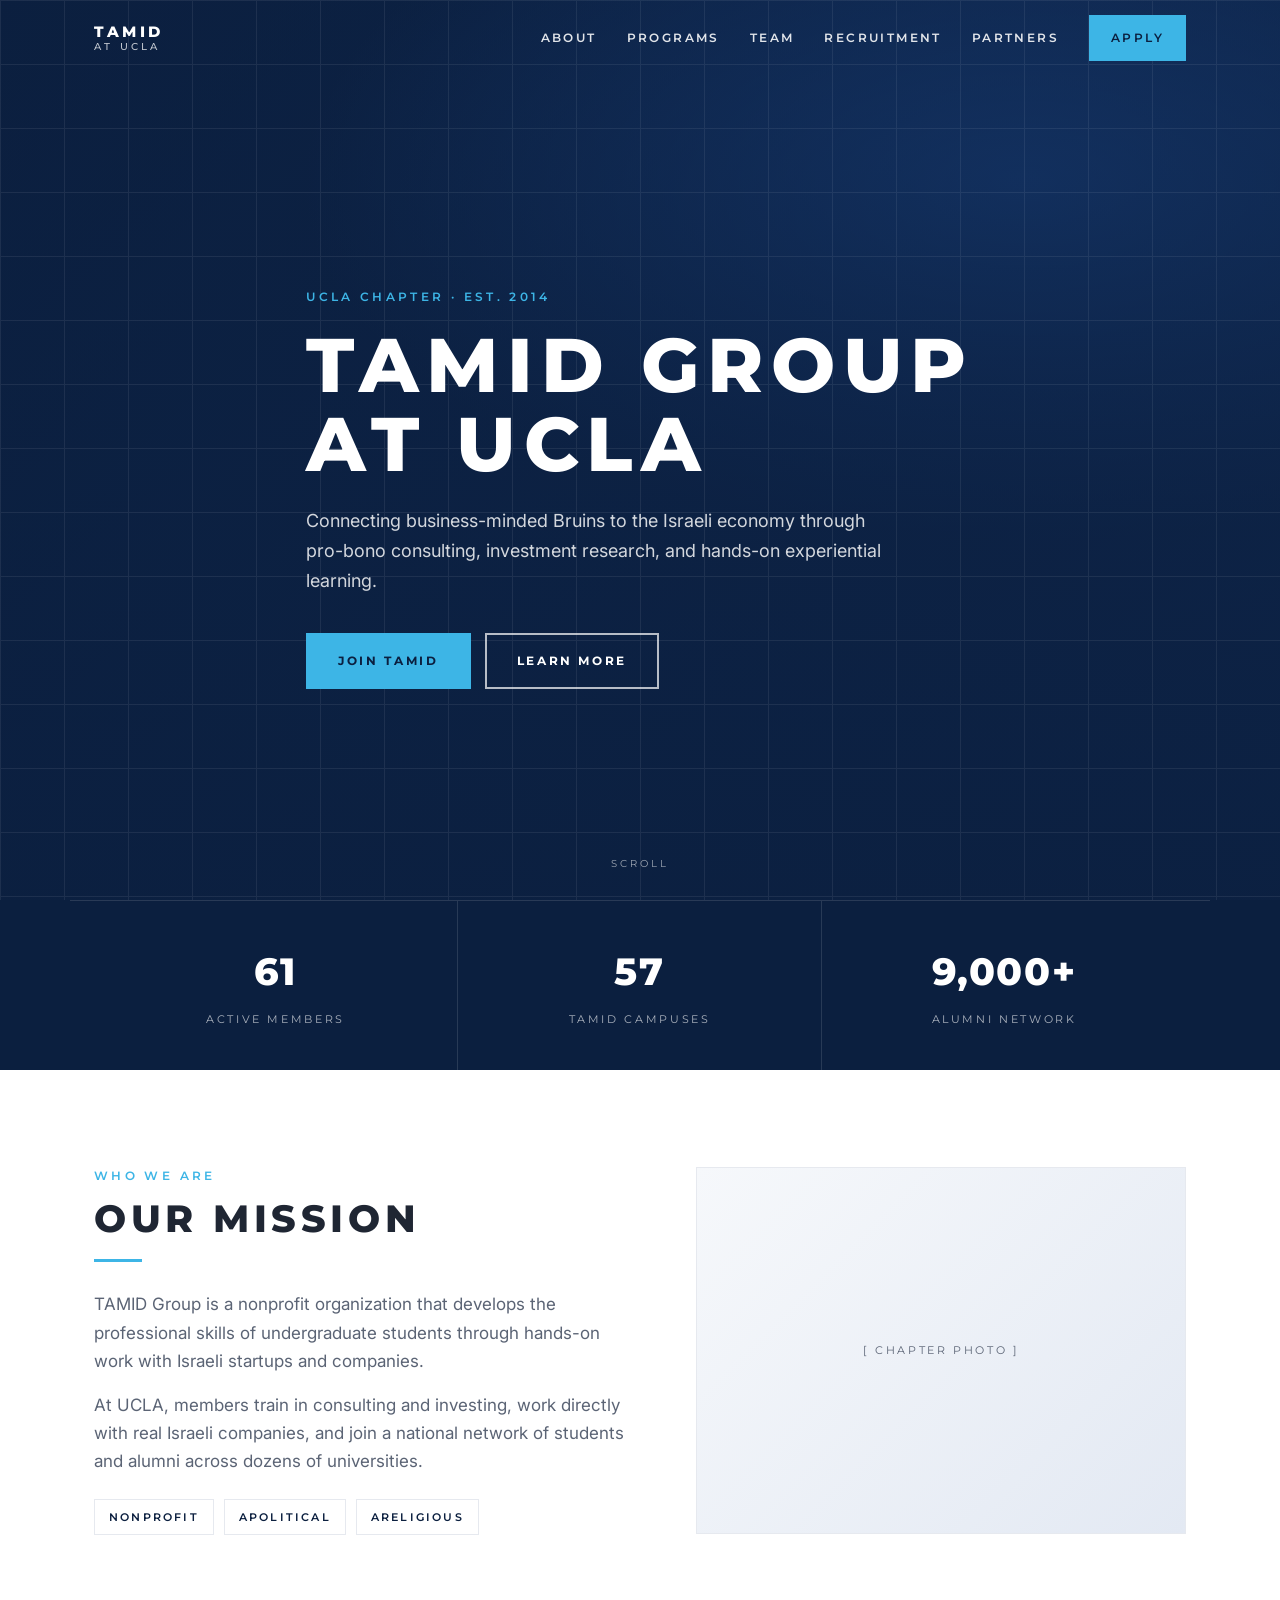
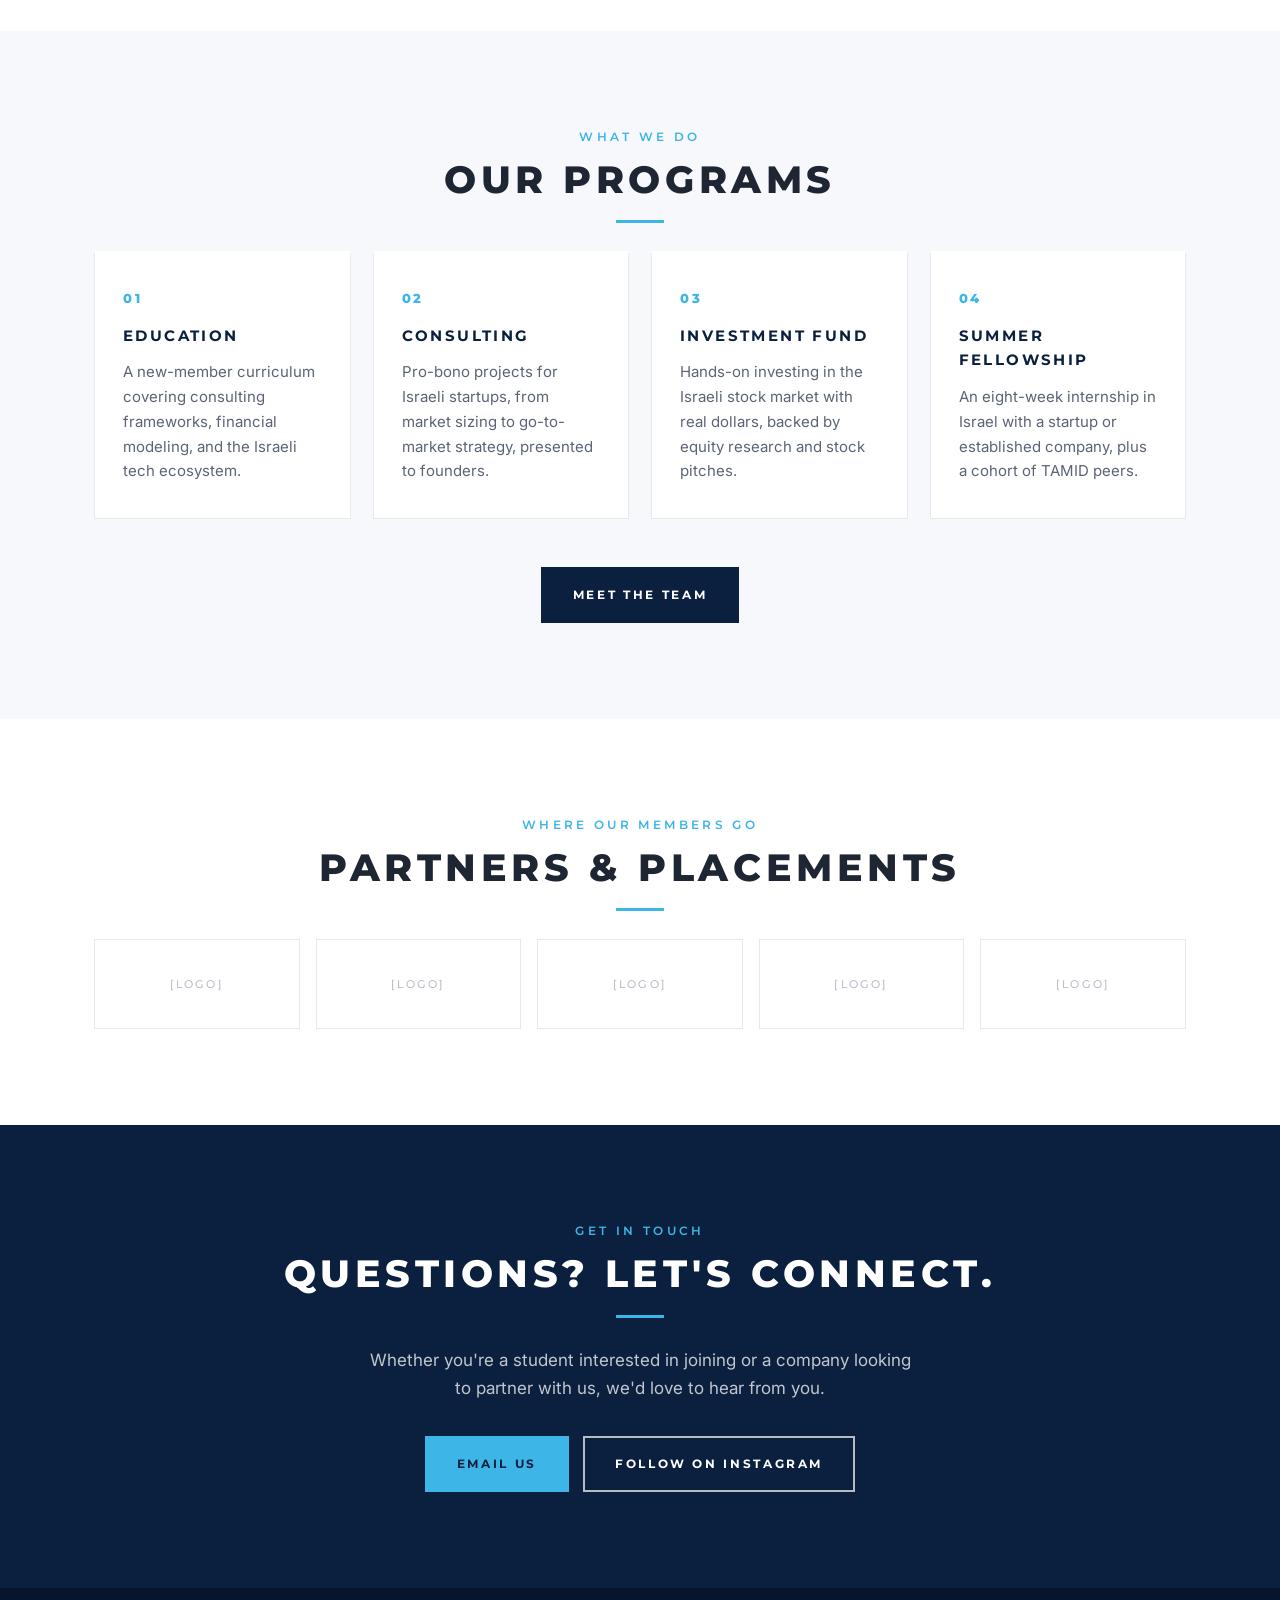
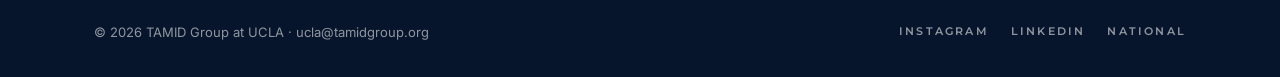
==== commit bfa2bcb2: "Add files via upload" ====
--- a/index.html
+++ b/index.html
@@ -5,205 +5,34 @@
 <meta name="viewport" content="width=device-width, initial-scale=1">
 <title>TAMID Group at UCLA</title>
 <meta name="description" content="TAMID Group at UCLA connects business-minded students to the Israeli economy through pro-bono consulting, investment research, and experiential learning.">
-<!-- PRE-LAUNCH: keeps Google from listing the site. DELETE this line when the board approves launch. -->
+<!-- PRE-LAUNCH: keeps Google from listing the site. DELETE this line (on every page) when the board approves launch. -->
 <meta name="robots" content="noindex, nofollow">
 <link rel="preconnect" href="https://fonts.googleapis.com">
 <link rel="preconnect" href="https://fonts.gstatic.com" crossorigin>
 <link href="https://fonts.googleapis.com/css2?family=Montserrat:wght@400;500;600;700;800&family=Inter:wght@400;500&display=swap" rel="stylesheet">
+<link rel="stylesheet" href="style.css">
+</head>
+<body>
 
 <!--
-  =========================================================
-  HOW THIS FILE IS ORGANIZED (read me, future TAMID members)
-  =========================================================
-  1. <style>  -> all the colors, fonts and layout.
-                 Change the brand colors in ":root" below.
-  2. <body>   -> the actual page, top to bottom:
-                 NAV, HERO, STATS, ABOUT, PROGRAMS,
-                 RECRUITMENT, TEAM, PARTNERS, CONTACT, FOOTER
-  3. <script> -> the EXECUTIVE BOARD list (edit names/roles there)
-                 plus the mobile menu and scroll animations.
+  HOME PAGE (index.html)
+  - Colors, fonts and layout: style.css
+  - Menu, animations, smooth scrolling: site.js
+  - Team page builds itself from the Google Sheet (see team.js)
   Anything in [BRACKETS] is placeholder text to replace.
 -->
 
-<style>
-  :root{
-    --navy:#0b1f3f;        /* main dark color (hero, footer) */
-    --navy-2:#14305e;      /* slightly lighter navy */
-    --accent:#3db5e6;      /* TAMID brand blue (eyebrow text, buttons) */
-    --ink:#1f2633;         /* body text */
-    --muted:#5b6475;       /* secondary text */
-    --line:#e6e9ef;        /* thin borders */
-    --soft:#f6f8fb;        /* light gray section background */
-    --white:#ffffff;
-    --head:'Montserrat',system-ui,sans-serif;
-    --body:'Inter',system-ui,sans-serif;
-  }
-  *{box-sizing:border-box;margin:0;padding:0}
-  html{scroll-behavior:auto}
-  body{font-family:var(--body);color:var(--ink);background:var(--white);line-height:1.65;font-size:16px;-webkit-font-smoothing:antialiased}
-  img{max-width:100%;display:block}
-  a{color:inherit;text-decoration:none}
-  .wrap{max-width:1140px;margin:0 auto;padding:0 24px}
-
-  /* ---------- shared heading style (the "UBS look") ---------- */
-  .eyebrow{font-family:var(--head);font-weight:600;font-size:12px;letter-spacing:.28em;text-transform:uppercase;color:var(--accent)}
-  .h-sec{font-family:var(--head);font-weight:800;font-size:clamp(26px,3.4vw,38px);letter-spacing:.12em;text-transform:uppercase;line-height:1.2;margin:10px 0 18px}
-  .rule{width:48px;height:3px;background:var(--accent);margin:0 0 28px}
-  .center{text-align:center}.center .rule{margin-left:auto;margin-right:auto}
-  section{padding:96px 0}
-
-  /* ---------- buttons ---------- */
-  .btn{display:inline-block;font-family:var(--head);font-weight:700;font-size:12px;letter-spacing:.22em;text-transform:uppercase;padding:16px 30px;border:2px solid var(--accent);background:var(--accent);color:var(--navy);transition:.2s}
-  .btn:hover{background:transparent;color:var(--accent)}
-  .btn.ghost{background:transparent;color:var(--white);border-color:rgba(255,255,255,.7)}
-  .btn.ghost:hover{background:var(--white);color:var(--navy);border-color:var(--white)}
-  .btn.dark{background:var(--navy);border-color:var(--navy);color:var(--white)}
-  .btn.dark:hover{background:transparent;color:var(--navy)}
-
-  /* ---------- NAV ---------- */
-  .nav{position:fixed;inset:0 0 auto 0;z-index:50;transition:.25s;background:transparent}
-  .nav.scrolled{background:rgba(255,255,255,.97);box-shadow:0 1px 0 var(--line)}
-  .nav .wrap{display:flex;align-items:center;justify-content:space-between;height:76px}
-  .logo{font-family:var(--head);font-weight:800;letter-spacing:.24em;font-size:15px;color:var(--white);text-transform:uppercase;line-height:1.1}
-  .logo small{display:block;font-weight:500;font-size:10px;letter-spacing:.32em;opacity:.75}
-  .nav.scrolled .logo{color:var(--navy)}
-  .links{display:flex;gap:30px;align-items:center}
-  .links a{font-family:var(--head);font-weight:600;font-size:12px;letter-spacing:.2em;text-transform:uppercase;color:rgba(255,255,255,.88)}
-  .links a:hover{color:var(--accent)}
-  .nav.scrolled .links a{color:var(--ink)}
-  .nav.scrolled .links a:hover{color:var(--accent)}
-  .links .btn{padding:11px 20px;color:var(--navy)!important}
-  .burger{display:none;background:none;border:0;width:40px;height:40px;cursor:pointer}
-  .burger span{display:block;height:2px;width:24px;margin:5px auto;background:var(--white);transition:.2s}
-  .nav.scrolled .burger span{background:var(--navy)}
-
-  /* ---------- HERO ---------- */
-  .hero{min-height:100vh;display:flex;align-items:center;position:relative;overflow:hidden;color:var(--white);
-        background:
-          linear-gradient(180deg,rgba(11,31,63,.55),rgba(11,31,63,.92)),
-          /* Swap this gradient for a real chapter photo later:
-             url('images/hero.jpg') center/cover */
-          radial-gradient(1200px 600px at 80% 20%,#1d4a8f 0%,transparent 60%),
-          linear-gradient(135deg,#0b1f3f,#14305e);}
-  .hero::after{content:"";position:absolute;inset:0;opacity:.07;pointer-events:none;
-        background-image:linear-gradient(var(--white) 1px,transparent 1px),linear-gradient(90deg,var(--white) 1px,transparent 1px);
-        background-size:64px 64px}
-  .hero .wrap{position:relative;z-index:1;padding-top:76px}
-  .hero h1{font-family:var(--head);font-weight:800;font-size:clamp(36px,6.4vw,76px);letter-spacing:.1em;text-transform:uppercase;line-height:1.05;margin:18px 0 22px}
-  .hero p{max-width:600px;font-size:18px;color:rgba(255,255,255,.82);margin-bottom:38px}
-  .hero .ctas{display:flex;gap:14px;flex-wrap:wrap}
-  .scroll-hint{position:absolute;bottom:28px;left:50%;transform:translateX(-50%);z-index:1;font-family:var(--head);font-size:10px;letter-spacing:.3em;color:rgba(255,255,255,.6);text-transform:uppercase}
-
-  /* ---------- STATS ---------- */
-  .stats{padding:0;background:var(--navy);color:var(--white)}
-  .stats .grid{display:grid;grid-template-columns:repeat(3,1fr);border-top:1px solid rgba(255,255,255,.12)}
-  .stat{padding:40px 20px;text-align:center;border-right:1px solid rgba(255,255,255,.12)}
-  .stat:last-child{border-right:0}
-  .stat b{display:block;font-family:var(--head);font-weight:800;font-size:38px;letter-spacing:.04em}
-  .stat span{font-family:var(--head);font-size:11px;letter-spacing:.24em;text-transform:uppercase;color:rgba(255,255,255,.65)}
-
-  /* ---------- ABOUT ---------- */
-  .about .grid{display:grid;grid-template-columns:1.1fr 1fr;gap:64px;align-items:center}
-  .about p{color:var(--muted);margin-bottom:16px;font-size:17px}
-  .photo{aspect-ratio:4/3;background:linear-gradient(135deg,var(--soft),#e3e9f3);border:1px solid var(--line);display:flex;align-items:center;justify-content:center;color:var(--muted);font-family:var(--head);font-size:11px;letter-spacing:.24em;text-transform:uppercase}
-  .pillars{display:flex;gap:10px;flex-wrap:wrap;margin-top:24px}
-  .pill{font-family:var(--head);font-weight:600;font-size:11px;letter-spacing:.2em;text-transform:uppercase;padding:8px 14px;border:1px solid var(--line);color:var(--navy)}
-
-  /* ---------- PROGRAMS ---------- */
-  .programs{background:var(--soft)}
-  .cards{display:grid;grid-template-columns:repeat(4,1fr);gap:22px;margin-top:20px}
-  .card{background:var(--white);border:1px solid var(--line);padding:34px 28px;transition:.25s;border-top:3px solid transparent}
-  .card:hover{transform:translateY(-4px);border-top-color:var(--accent);box-shadow:0 18px 40px rgba(11,31,63,.08)}
-  .card .num{font-family:var(--head);font-weight:800;font-size:13px;letter-spacing:.2em;color:var(--accent)}
-  .card h3{font-family:var(--head);font-weight:700;font-size:15px;letter-spacing:.16em;text-transform:uppercase;margin:14px 0 12px;color:var(--navy)}
-  .card p{font-size:15px;color:var(--muted)}
-
-  /* ---------- RECRUITMENT ---------- */
-  .timeline{display:grid;grid-template-columns:repeat(5,1fr);gap:0;row-gap:36px;margin:24px 0 44px}
-  .step{padding:28px 22px 0 0;position:relative;border-top:2px solid var(--line)}
-  .step::before{content:"";position:absolute;top:-8px;left:0;width:14px;height:14px;border-radius:50%;background:var(--white);border:3px solid var(--accent)}
-  .step .date{font-family:var(--head);font-weight:700;font-size:12px;letter-spacing:.2em;color:var(--accent);text-transform:uppercase}
-  .step h4{font-family:var(--head);font-weight:700;font-size:15px;letter-spacing:.1em;text-transform:uppercase;margin:8px 0 6px;color:var(--navy)}
-  .step p{font-size:14px;color:var(--muted)}
-
-  /* ---------- TEAM ---------- */
-  .team{background:var(--soft)}
-  .people{display:flex;flex-wrap:wrap;justify-content:center;gap:28px}
-  .person{text-align:center;width:calc(25% - 21px)}
-  .person .pic{position:relative;aspect-ratio:4/5;overflow:hidden;background:linear-gradient(135deg,#dfe6f1,#c9d4e6);margin-bottom:18px;display:flex;align-items:center;justify-content:center;font-family:var(--head);font-weight:800;font-size:34px;letter-spacing:.08em;color:var(--white);cursor:pointer}
-  .person .pic img{width:100%;height:100%;object-fit:cover}
-  .person .info{position:absolute;inset:auto 0 0 0;height:62%;background:rgba(11,31,63,.88);color:var(--white);text-align:left;padding:20px 18px;font-family:var(--body);font-weight:400;font-size:13px;letter-spacing:0;line-height:1.55;display:flex;flex-direction:column;justify-content:center;gap:4px;opacity:0;transform:translateY(12px);transition:.25s}
-  .person .info b{font-weight:600}
-  .person .pic:hover .info,.person .pic.show .info{opacity:1;transform:none}
-  .person h4{font-family:var(--head);font-weight:700;font-size:14px;letter-spacing:.14em;text-transform:uppercase;color:var(--navy)}
-  .person .role{display:block;font-style:italic;font-size:14px;color:var(--muted);margin:4px 0 6px}
-  .person .li{font-family:var(--head);font-weight:600;font-size:12px;letter-spacing:.12em;text-transform:uppercase;color:var(--accent);border-bottom:1px solid currentColor}
-  .board-group{margin-top:56px}
-  .board-group:first-of-type{margin-top:20px}
-  .board-group h3{font-family:var(--head);font-weight:700;font-size:13px;letter-spacing:.26em;text-transform:uppercase;color:var(--accent);text-align:center;margin-bottom:24px}
-
-  /* ---------- PARTNERS ---------- */
-  .logos{display:grid;grid-template-columns:repeat(5,1fr);gap:16px;margin-top:10px}
-  .logo-box{height:90px;border:1px solid var(--line);display:flex;align-items:center;justify-content:center;font-family:var(--head);font-size:11px;letter-spacing:.2em;color:#a3abba;text-transform:uppercase}
-
-  /* ---------- CONTACT ---------- */
-  .contact{background:var(--navy);color:var(--white);text-align:center}
-  .contact p{color:rgba(255,255,255,.75);max-width:560px;margin:0 auto 34px;font-size:17px}
-  .contact .ctas{display:flex;gap:14px;justify-content:center;flex-wrap:wrap}
-
-  /* ---------- FOOTER ---------- */
-  footer{background:#07152c;color:rgba(255,255,255,.55);padding:34px 0;font-size:13px}
-  footer .wrap{display:flex;justify-content:space-between;gap:20px;flex-wrap:wrap}
-  footer a:hover{color:var(--white)}
-  .socials{display:flex;gap:22px;font-family:var(--head);font-weight:600;font-size:11px;letter-spacing:.2em;text-transform:uppercase}
-
-  /* ---------- reveal-on-scroll animation ---------- */
-  .reveal{opacity:0;transform:translateY(24px);transition:opacity .7s ease,transform .7s ease}
-  .reveal.in{opacity:1;transform:none}
-
-  /* ---------- PHONE / TABLET LAYOUT ---------- */
-  @media (max-width:960px){
-    .cards{grid-template-columns:repeat(2,1fr)}
-    .person{width:calc(33.33% - 19px)}
-    .logos{grid-template-columns:repeat(3,1fr)}
-    .about .grid{grid-template-columns:1fr;gap:40px}
-    .timeline{grid-template-columns:repeat(3,1fr)}
-  }
-  @media (max-width:760px){
-    section{padding:72px 0}
-    .wrap{padding:0 16px}
-    .burger{display:block}
-    .links{position:fixed;top:76px;left:0;right:0;flex-direction:column;gap:0;background:var(--white);box-shadow:0 12px 30px rgba(0,0,0,.08);max-height:0;overflow:hidden;transition:max-height .3s}
-    .links.open{max-height:480px}
-    .links a{color:var(--ink)!important;padding:18px;width:100%;text-align:center;border-bottom:1px solid var(--line)}
-    .links .btn{margin:16px;width:calc(100% - 32px)}
-    .nav.menu-open{background:var(--white)}
-    .nav.menu-open .logo{color:var(--navy)}
-    .nav.menu-open .burger span{background:var(--navy)}
-    .stat{padding:28px 8px}
-    .stat b{font-size:28px}
-    .stat span{font-size:9px;letter-spacing:.16em}
-    .cards{grid-template-columns:1fr}
-    .people{gap:18px}
-    .person{width:calc(50% - 9px)}
-    .person .info{height:78%;font-size:12px;padding:14px 12px}
-    .logos{grid-template-columns:1fr 1fr}
-    .timeline{grid-template-columns:1fr}
-  }
-</style>
-</head>
-<body>
-
-<!-- ================= NAV ================= -->
+<!-- ================= NAV (same on every page) ================= -->
 <header class="nav" id="nav">
   <div class="wrap">
     <a href="#top" class="logo">TAMID<small>at UCLA</small></a>
     <nav class="links" id="links">
       <a href="#about">About</a>
       <a href="#programs">Programs</a>
-      <a href="#recruitment">Recruitment</a>
-      <a href="#team">Team</a>
+      <a href="team.html">Team</a>
+      <a href="recruitment.html">Recruitment</a>
       <a href="#partners">Partners</a>
+      <!-- APPLICATION LINK: swap this URL each recruitment cycle (also on recruitment.html) -->
       <a href="https://forms.gle/ZH86ZHAYyM9R7x4t8" target="_blank" rel="noopener" class="btn">Apply</a>
     </nav>
     <button class="burger" id="burger" aria-label="Open menu"><span></span><span></span><span></span></button>
@@ -217,7 +46,7 @@
     <h1>TAMID Group<br>at UCLA</h1>
     <p>Connecting business-minded Bruins to the Israeli economy through pro-bono consulting, investment research, and hands-on experiential learning.</p>
     <div class="ctas">
-      <a href="#recruitment" class="btn">Join TAMID</a>
+      <a href="recruitment.html" class="btn">Join TAMID</a>
       <a href="#about" class="btn ghost">Learn More</a>
     </div>
   </div>
@@ -264,41 +93,9 @@
       <div class="card reveal"><div class="num">03</div><h3>Investment Fund</h3><p>Hands-on investing in the Israeli stock market with real dollars, backed by equity research and stock pitches.</p></div>
       <div class="card reveal"><div class="num">04</div><h3>Summer Fellowship</h3><p>An eight-week internship in Israel with a startup or established company, plus a cohort of TAMID peers.</p></div>
     </div>
-  </div>
-</section>
-
-<!-- ================= RECRUITMENT ================= -->
-<section class="recruitment" id="recruitment">
-  <div class="wrap">
-    <div class="reveal">
-      <div class="eyebrow">Join Us</div>
-      <h2 class="h-sec">Recruitment</h2>
-      <div class="rule"></div>
-      <p style="color:var(--muted);max-width:640px;font-size:17px">No prior business experience is required, just curiosity and drive. Winter 2027 recruitment dates will be announced soon.</p>
+    <div class="center reveal" style="margin-top:48px">
+      <a href="team.html" class="btn dark">Meet the Team</a>
     </div>
-    <!-- Update these dates each recruitment cycle (replace "TBA" with the date) -->
-    <div class="timeline reveal">
-      <div class="step"><div class="date">TBA</div><h4>Applications Open</h4><p>The application goes live online.</p></div>
-      <div class="step"><div class="date">TBA</div><h4>Info Session</h4><p>Meet the board and learn about our programs.</p></div>
-      <div class="step"><div class="date">TBA</div><h4>Application Due</h4><p>Submit your written application.</p></div>
-      <div class="step"><div class="date">TBA</div><h4>Coffee Chats</h4><p>One-on-one conversations with current members.</p></div>
-      <div class="step"><div class="date">TBA</div><h4>Final Interviews</h4><p>The last round before new members are announced.</p></div>
-    </div>
-    <!-- APPLICATION LINK: swap this URL each recruitment cycle (also in the nav "Apply" button) -->
-    <a href="https://forms.gle/ZH86ZHAYyM9R7x4t8" target="_blank" rel="noopener" class="btn dark reveal">Apply Now</a>
-  </div>
-</section>
-
-<!-- ================= TEAM ================= -->
-<section class="team" id="team">
-  <div class="wrap">
-    <div class="center reveal">
-      <div class="eyebrow">Leadership</div>
-      <h2 class="h-sec">Executive Board</h2>
-      <div class="rule"></div>
-    </div>
-    <!-- The board cards are built automatically from the BOARD list in the <script> at the bottom. -->
-    <div id="board"></div>
   </div>
 </section>
 
@@ -340,99 +137,6 @@
   </div>
 </footer>
 
-<script>
-  /* =====================================================
-     EXECUTIVE BOARD (2026–2027)
-     To update the board, edit this list. Each person is one
-     { ... } block. Leave a field as "" if you don't have it yet;
-     empty fields simply won't show on the card.
-     photo: file name in the images folder, e.g. "images/mattin-aframian.jpg"
-     ===================================================== */
-  const BOARD = [
-    { group:"Presidents", name:"Mattin Aframian",   role:"President" },
-    { group:"Presidents", name:"Justin Halprin",    role:"President" },
-    { group:"Directors",  name:"Ethan Shakhman",    role:"Director of Consulting" },
-    { group:"Directors",  name:"Ryan Levi",         role:"Director of Investing" },
-    { group:"Directors",  name:"Ben Arbib",         role:"Director of Finance" },
-    { group:"Directors",  name:"Max Rubenstein",    role:"Director of Education" },
-    { group:"Directors",  name:"Reese Roaman",      role:"Director of Marketing" },
-    { group:"Directors",  name:"Zoey Rudolph",      role:"Director of Marketing" },
-    { group:"Directors",  name:"Roman Hawk",        role:"Director of Recruitment" },
-    { group:"Directors",  name:"Maia Rosenbaum",    role:"Director of Recruitment" },
-    { group:"Directors",  name:"Darren Tollman",    role:"Director of Programming" },
-    { group:"Directors",  name:"Iara Levy",         role:"Director of Programming" },
-    { group:"Directors",  name:"Danielle Boodman",  role:"Director of Alumni Affairs" },
-    { group:"Directors",  name:"Ava Meyers",        role:"Director of Alumni Affairs" },
-  ];
-  // Fields filled in later from the Google Form:
-  // grad, major, interest, hometown, hobbies, linkedin, photo
-
-  const initials = n => n.split(" ").map(w => w[0]).join("").slice(0,2);
-  const row = (label, val) => val ? `<div><b>${label}:</b> ${val}</div>` : "";
-  const boardEl = document.getElementById("board");
-  [...new Set(BOARD.map(p => p.group))].forEach(g => {
-    const people = BOARD.filter(p => p.group === g).map(p => {
-      const details = row("Graduation Year", p.grad) + row("Major", p.major) +
-                      row("Career Interest", p.interest) + row("Hometown", p.hometown) +
-                      row("Hobbies", p.hobbies);
-      return `<div class="person reveal">
-        <div class="pic">${p.photo ? `<img src="${p.photo}" alt="${p.name}">` : initials(p.name)}
-          ${details ? `<div class="info">${details}</div>` : ""}</div>
-        <h4>${p.name}</h4><span class="role">${p.role}</span>
-        ${p.linkedin ? `<a class="li" href="${p.linkedin}" target="_blank" rel="noopener">LinkedIn</a>` : ""}
-      </div>`;
-    }).join("");
-    boardEl.insertAdjacentHTML("beforeend",
-      `<div class="board-group"><h3>${g}</h3><div class="people">${people}</div></div>`);
-  });
-  // On phones there's no hover, so tapping a photo shows the details
-  document.querySelectorAll(".person .pic").forEach(pic =>
-    pic.addEventListener("click", () => pic.classList.toggle("show")));
-
-  // Nav turns white once you scroll past the top
-  const nav=document.getElementById('nav');
-  const onScroll=()=>nav.classList.toggle('scrolled',window.scrollY>40);
-  window.addEventListener('scroll',onScroll);onScroll();
-
-  // Mobile menu open/close
-  const burger=document.getElementById('burger'),links=document.getElementById('links');
-  burger.addEventListener('click',()=>{links.classList.toggle('open');nav.classList.toggle('menu-open')});
-  links.querySelectorAll('a').forEach(a=>a.addEventListener('click',()=>{links.classList.remove('open');nav.classList.remove('menu-open')}));
-
-  // Fade sections in as you scroll. They reset when they leave the screen,
-  // so the animation replays every time you scroll back to them.
-  const io=new IntersectionObserver(es=>es.forEach(e=>{
-    e.target.classList.toggle('in', e.isIntersecting);
-  }),{threshold:.12});
-  document.querySelectorAll('.reveal').forEach(el=>io.observe(el));
-
-  // Smooth glide when clicking a menu link or button that points to a section
-  // (written by hand so it works even if the browser's smooth scrolling is off)
-  const NAV_HEIGHT=76;
-  const ease=t=>t<.5?4*t*t*t:1-Math.pow(-2*t+2,3)/2;
-  function glideTo(targetY){
-    const startY=window.scrollY, dist=targetY-startY;
-    const duration=Math.min(1100, 450+Math.abs(dist)*0.25);
-    let start=null;
-    function step(now){
-      if(start===null) start=now;
-      const t=Math.min((now-start)/duration,1);
-      window.scrollTo(0,startY+dist*ease(t));
-      if(t<1) requestAnimationFrame(step);
-    }
-    requestAnimationFrame(step);
-  }
-  document.querySelectorAll('a[href^="#"]').forEach(a=>a.addEventListener('click',ev=>{
-    const id=a.getAttribute('href').slice(1);
-    const target=id?document.getElementById(id):null;
-    if(!target && id!=='top') return;
-    ev.preventDefault();
-    const y=id==='top'?0:target.getBoundingClientRect().top+window.scrollY-(target.classList.contains('hero')?0:NAV_HEIGHT);
-    glideTo(Math.max(0,y));
-    history.replaceState(null,'','#'+id);
-  }));
-
-  document.getElementById('yr').textContent=new Date().getFullYear();
-</script>
+<script src="site.js"></script>
 </body>
 </html>
--- a/style.css
+++ b/style.css
@@ -0,0 +1,196 @@
+/* =========================================================
+   TAMID at UCLA: shared styles for every page
+   Brand colors live in ":root" right below.
+   ========================================================= */
+  :root{
+  --navy:#0b1f3f;        /* main dark color (hero, footer) */
+  --navy-2:#14305e;      /* slightly lighter navy */
+  --accent:#3db5e6;      /* TAMID brand blue (eyebrow text, buttons) */
+  --ink:#1f2633;         /* body text */
+  --muted:#5b6475;       /* secondary text */
+  --line:#e6e9ef;        /* thin borders */
+  --soft:#f6f8fb;        /* light gray section background */
+  --white:#ffffff;
+  --head:'Montserrat',system-ui,sans-serif;
+  --body:'Inter',system-ui,sans-serif;
+}
+*{box-sizing:border-box;margin:0;padding:0}
+html{scroll-behavior:auto}
+section[id]{scroll-margin-top:76px}
+body{font-family:var(--body);color:var(--ink);background:var(--white);line-height:1.65;font-size:16px;-webkit-font-smoothing:antialiased}
+img{max-width:100%;display:block}
+a{color:inherit;text-decoration:none}
+.wrap{max-width:1140px;margin:0 auto;padding:0 24px}
+
+/* ---------- shared heading style (the "UBS look") ---------- */
+.eyebrow{font-family:var(--head);font-weight:600;font-size:12px;letter-spacing:.28em;text-transform:uppercase;color:var(--accent)}
+.h-sec{font-family:var(--head);font-weight:800;font-size:clamp(26px,3.4vw,38px);letter-spacing:.12em;text-transform:uppercase;line-height:1.2;margin:10px 0 18px}
+.rule{width:48px;height:3px;background:var(--accent);margin:0 0 28px}
+.center{text-align:center}.center .rule{margin-left:auto;margin-right:auto}
+section{padding:96px 0}
+
+/* ---------- buttons ---------- */
+.btn{display:inline-block;font-family:var(--head);font-weight:700;font-size:12px;letter-spacing:.22em;text-transform:uppercase;padding:16px 30px;border:2px solid var(--accent);background:var(--accent);color:var(--navy);transition:.2s}
+.btn:hover{background:transparent;color:var(--accent)}
+.btn.ghost{background:transparent;color:var(--white);border-color:rgba(255,255,255,.7)}
+.btn.ghost:hover{background:var(--white);color:var(--navy);border-color:var(--white)}
+.btn.dark{background:var(--navy);border-color:var(--navy);color:var(--white)}
+.btn.dark:hover{background:transparent;color:var(--navy)}
+
+/* ---------- NAV ---------- */
+.nav{position:fixed;inset:0 0 auto 0;z-index:50;transition:.25s;background:transparent}
+.nav.scrolled{background:rgba(255,255,255,.97);box-shadow:0 1px 0 var(--line)}
+.nav .wrap{display:flex;align-items:center;justify-content:space-between;height:76px}
+.logo{font-family:var(--head);font-weight:800;letter-spacing:.24em;font-size:15px;color:var(--white);text-transform:uppercase;line-height:1.1}
+.logo small{display:block;font-weight:500;font-size:10px;letter-spacing:.32em;opacity:.75}
+.nav.scrolled .logo{color:var(--navy)}
+.links{display:flex;gap:30px;align-items:center}
+.links a{font-family:var(--head);font-weight:600;font-size:12px;letter-spacing:.2em;text-transform:uppercase;color:rgba(255,255,255,.88)}
+.links a:hover{color:var(--accent)}
+.nav.scrolled .links a{color:var(--ink)}
+.nav.scrolled .links a:hover{color:var(--accent)}
+.links .btn{padding:11px 20px;color:var(--navy)!important}
+.burger{display:none;background:none;border:0;width:40px;height:40px;cursor:pointer}
+.burger span{display:block;height:2px;width:24px;margin:5px auto;background:var(--white);transition:.2s}
+.nav.scrolled .burger span{background:var(--navy)}
+
+/* ---------- HERO ---------- */
+.hero{min-height:100vh;display:flex;align-items:center;position:relative;overflow:hidden;color:var(--white);
+      background:
+        linear-gradient(180deg,rgba(11,31,63,.55),rgba(11,31,63,.92)),
+        /* Swap this gradient for a real chapter photo later:
+           url('images/hero.jpg') center/cover */
+        radial-gradient(1200px 600px at 80% 20%,#1d4a8f 0%,transparent 60%),
+        linear-gradient(135deg,#0b1f3f,#14305e);}
+.hero::after{content:"";position:absolute;inset:0;opacity:.07;pointer-events:none;
+      background-image:linear-gradient(var(--white) 1px,transparent 1px),linear-gradient(90deg,var(--white) 1px,transparent 1px);
+      background-size:64px 64px}
+.hero .wrap{position:relative;z-index:1;padding-top:76px}
+.hero h1{font-family:var(--head);font-weight:800;font-size:clamp(36px,6.4vw,76px);letter-spacing:.1em;text-transform:uppercase;line-height:1.05;margin:18px 0 22px}
+.hero p{max-width:600px;font-size:18px;color:rgba(255,255,255,.82);margin-bottom:38px}
+.hero .ctas{display:flex;gap:14px;flex-wrap:wrap}
+.scroll-hint{position:absolute;bottom:28px;left:50%;transform:translateX(-50%);z-index:1;font-family:var(--head);font-size:10px;letter-spacing:.3em;color:rgba(255,255,255,.6);text-transform:uppercase}
+
+/* ---------- STATS ---------- */
+.stats{padding:0;background:var(--navy);color:var(--white)}
+.stats .grid{display:grid;grid-template-columns:repeat(3,1fr);border-top:1px solid rgba(255,255,255,.12)}
+.stat{padding:40px 20px;text-align:center;border-right:1px solid rgba(255,255,255,.12)}
+.stat:last-child{border-right:0}
+.stat b{display:block;font-family:var(--head);font-weight:800;font-size:38px;letter-spacing:.04em}
+.stat span{font-family:var(--head);font-size:11px;letter-spacing:.24em;text-transform:uppercase;color:rgba(255,255,255,.65)}
+
+/* ---------- ABOUT ---------- */
+.about .grid{display:grid;grid-template-columns:1.1fr 1fr;gap:64px;align-items:center}
+.about p{color:var(--muted);margin-bottom:16px;font-size:17px}
+.photo{aspect-ratio:4/3;background:linear-gradient(135deg,var(--soft),#e3e9f3);border:1px solid var(--line);display:flex;align-items:center;justify-content:center;color:var(--muted);font-family:var(--head);font-size:11px;letter-spacing:.24em;text-transform:uppercase}
+.pillars{display:flex;gap:10px;flex-wrap:wrap;margin-top:24px}
+.pill{font-family:var(--head);font-weight:600;font-size:11px;letter-spacing:.2em;text-transform:uppercase;padding:8px 14px;border:1px solid var(--line);color:var(--navy)}
+
+/* ---------- PROGRAMS ---------- */
+.programs{background:var(--soft)}
+.cards{display:grid;grid-template-columns:repeat(4,1fr);gap:22px;margin-top:20px}
+.card{background:var(--white);border:1px solid var(--line);padding:34px 28px;transition:.25s;border-top:3px solid transparent}
+.card:hover{transform:translateY(-4px);border-top-color:var(--accent);box-shadow:0 18px 40px rgba(11,31,63,.08)}
+.card .num{font-family:var(--head);font-weight:800;font-size:13px;letter-spacing:.2em;color:var(--accent)}
+.card h3{font-family:var(--head);font-weight:700;font-size:15px;letter-spacing:.16em;text-transform:uppercase;margin:14px 0 12px;color:var(--navy)}
+.card p{font-size:15px;color:var(--muted)}
+
+/* ---------- RECRUITMENT ---------- */
+.timeline{display:grid;grid-template-columns:repeat(5,1fr);gap:0;row-gap:36px;margin:24px 0 44px}
+.step{padding:28px 22px 0 0;position:relative;border-top:2px solid var(--line)}
+.step::before{content:"";position:absolute;top:-8px;left:0;width:14px;height:14px;border-radius:50%;background:var(--white);border:3px solid var(--accent)}
+.step .date{font-family:var(--head);font-weight:700;font-size:12px;letter-spacing:.2em;color:var(--accent);text-transform:uppercase}
+.step h4{font-family:var(--head);font-weight:700;font-size:15px;letter-spacing:.1em;text-transform:uppercase;margin:8px 0 6px;color:var(--navy)}
+.step p{font-size:14px;color:var(--muted)}
+
+/* ---------- TEAM ---------- */
+.team{background:var(--soft)}
+.people{display:flex;flex-wrap:wrap;justify-content:center;gap:28px}
+.person{text-align:center;width:calc(25% - 21px)}
+.person .pic{position:relative;aspect-ratio:4/5;overflow:hidden;background:linear-gradient(135deg,#dfe6f1,#c9d4e6);margin-bottom:18px;display:flex;align-items:center;justify-content:center;font-family:var(--head);font-weight:800;font-size:34px;letter-spacing:.08em;color:var(--white);cursor:pointer}
+.person .pic img{width:100%;height:100%;object-fit:cover}
+.person .info{position:absolute;inset:auto 0 0 0;min-height:58%;max-height:100%;overflow:auto;background:rgba(11,31,63,.88);color:var(--white);text-align:left;padding:20px 18px;font-family:var(--body);font-weight:400;font-size:13px;letter-spacing:0;line-height:1.55;display:flex;flex-direction:column;justify-content:center;gap:4px;opacity:0;transform:translateY(12px);transition:.25s}
+.person .info b{font-weight:600}
+.person .info .ln{white-space:nowrap;overflow:hidden;text-overflow:ellipsis}   /* one line each */
+.person .info .hob{white-space:normal}                                          /* hobbies may wrap */
+.person .pic:hover .info,.person .pic.show .info{opacity:1;transform:none}
+.person h4{font-family:var(--head);font-weight:700;font-size:14px;letter-spacing:.14em;text-transform:uppercase;color:var(--navy)}
+.person .role{display:block;font-style:italic;font-size:14px;color:var(--muted);margin:4px 0 6px}
+.person .li{font-family:var(--head);font-weight:600;font-size:12px;letter-spacing:.12em;text-transform:uppercase;color:var(--accent);border-bottom:1px solid currentColor}
+.board-group{margin-top:56px}
+.board-group:first-of-type{margin-top:20px}
+.board-group h3{font-family:var(--head);font-weight:700;font-size:13px;letter-spacing:.26em;text-transform:uppercase;color:var(--accent);text-align:center;margin-bottom:24px}
+
+
+/* ---------- SUB-PAGE HERO (Team / Recruitment pages) ---------- */
+.page-hero{min-height:52vh}
+.page-hero h1{font-size:clamp(32px,5vw,58px)}
+
+/* ---------- TEAM: general members (smaller cards) ---------- */
+.members{background:var(--white)}
+.people.small{gap:22px}
+.people.small .person{width:calc(20% - 18px)}
+.people.small .person h4{font-size:12px;letter-spacing:.1em}
+.people.small .person .role{font-size:13px}
+.people.small .person .pic{font-size:26px;margin-bottom:12px}
+.people.small .person .info{font-size:12px;padding:12px 10px}
+.team-note{text-align:center;color:var(--muted);font-size:15px;margin-top:10px}
+
+/* ---------- PARTNERS ---------- */
+.logos{display:grid;grid-template-columns:repeat(5,1fr);gap:16px;margin-top:10px}
+.logo-box{height:90px;border:1px solid var(--line);display:flex;align-items:center;justify-content:center;font-family:var(--head);font-size:11px;letter-spacing:.2em;color:#a3abba;text-transform:uppercase}
+
+/* ---------- CONTACT ---------- */
+.contact{background:var(--navy);color:var(--white);text-align:center}
+.contact p{color:rgba(255,255,255,.75);max-width:560px;margin:0 auto 34px;font-size:17px}
+.contact .ctas{display:flex;gap:14px;justify-content:center;flex-wrap:wrap}
+
+/* ---------- FOOTER ---------- */
+footer{background:#07152c;color:rgba(255,255,255,.55);padding:34px 0;font-size:13px}
+footer .wrap{display:flex;justify-content:space-between;gap:20px;flex-wrap:wrap}
+footer a:hover{color:var(--white)}
+.socials{display:flex;gap:22px;font-family:var(--head);font-weight:600;font-size:11px;letter-spacing:.2em;text-transform:uppercase}
+
+/* ---------- reveal-on-scroll animation ---------- */
+.reveal{opacity:0;transform:translateY(24px);transition:opacity .7s ease,transform .7s ease}
+.reveal.in{opacity:1;transform:none}
+
+/* ---------- PHONE / TABLET LAYOUT ---------- */
+@media (max-width:960px){
+  .cards{grid-template-columns:repeat(2,1fr)}
+  .person{width:calc(33.33% - 19px)}
+  .people.small .person{width:calc(33.33% - 15px)}
+  .logos{grid-template-columns:repeat(3,1fr)}
+  .about .grid{grid-template-columns:1fr;gap:40px}
+  .timeline{grid-template-columns:repeat(3,1fr)}
+}
+@media (max-width:760px){
+  section{padding:72px 0}
+  .wrap{padding:0 16px}
+  .burger{display:block}
+  .links{position:fixed;top:76px;left:0;right:0;flex-direction:column;gap:0;background:var(--white);box-shadow:0 12px 30px rgba(0,0,0,.08);max-height:0;overflow:hidden;transition:max-height .3s}
+  .links.open{max-height:480px}
+  .links a{color:var(--ink)!important;padding:18px;width:100%;text-align:center;border-bottom:1px solid var(--line)}
+  .links .btn{margin:16px;width:calc(100% - 32px)}
+  .nav.menu-open{background:var(--white)}
+  .nav.menu-open .logo{color:var(--navy)}
+  .nav.menu-open .burger span{background:var(--navy)}
+  .stat{padding:28px 8px}
+  .stat b{font-size:28px}
+  .stat span{font-size:9px;letter-spacing:.16em}
+  .cards{grid-template-columns:1fr}
+  .people{gap:18px}
+  .person{width:calc(50% - 9px)}
+  .person .info{min-height:78%;font-size:12px;padding:12px 10px}
+  .person .info .ln b{display:none}   /* phones: drop short labels so lines fit */
+  .people.small .person{width:calc(50% - 11px)}
+  .logos{grid-template-columns:1fr 1fr}
+  .timeline{grid-template-columns:1fr}
+}
+/* very small phones: a little more room for each line */
+@media (max-width:360px){
+  .people{gap:12px}
+  .person{width:calc(50% - 6px)}
+  .people.small .person{width:calc(50% - 6px)}
+  .person .info{padding:10px 7px}
+}
